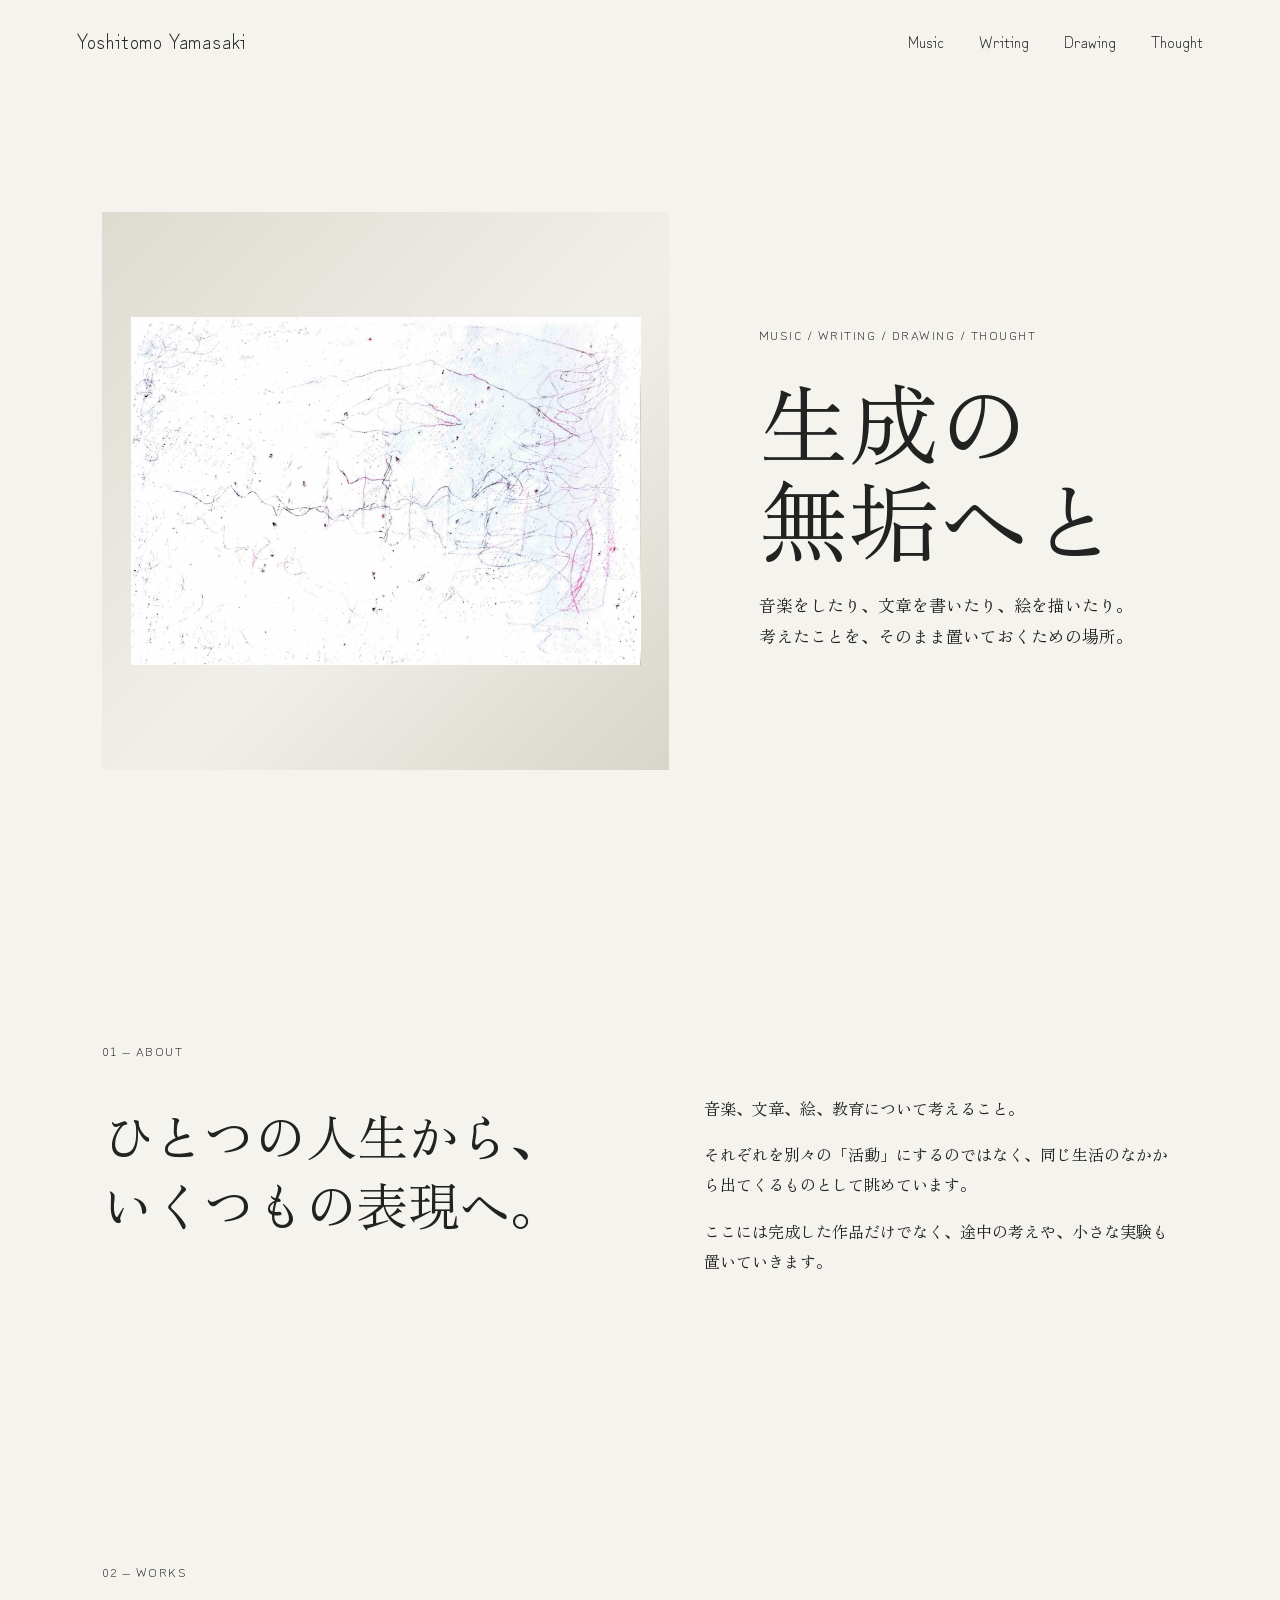
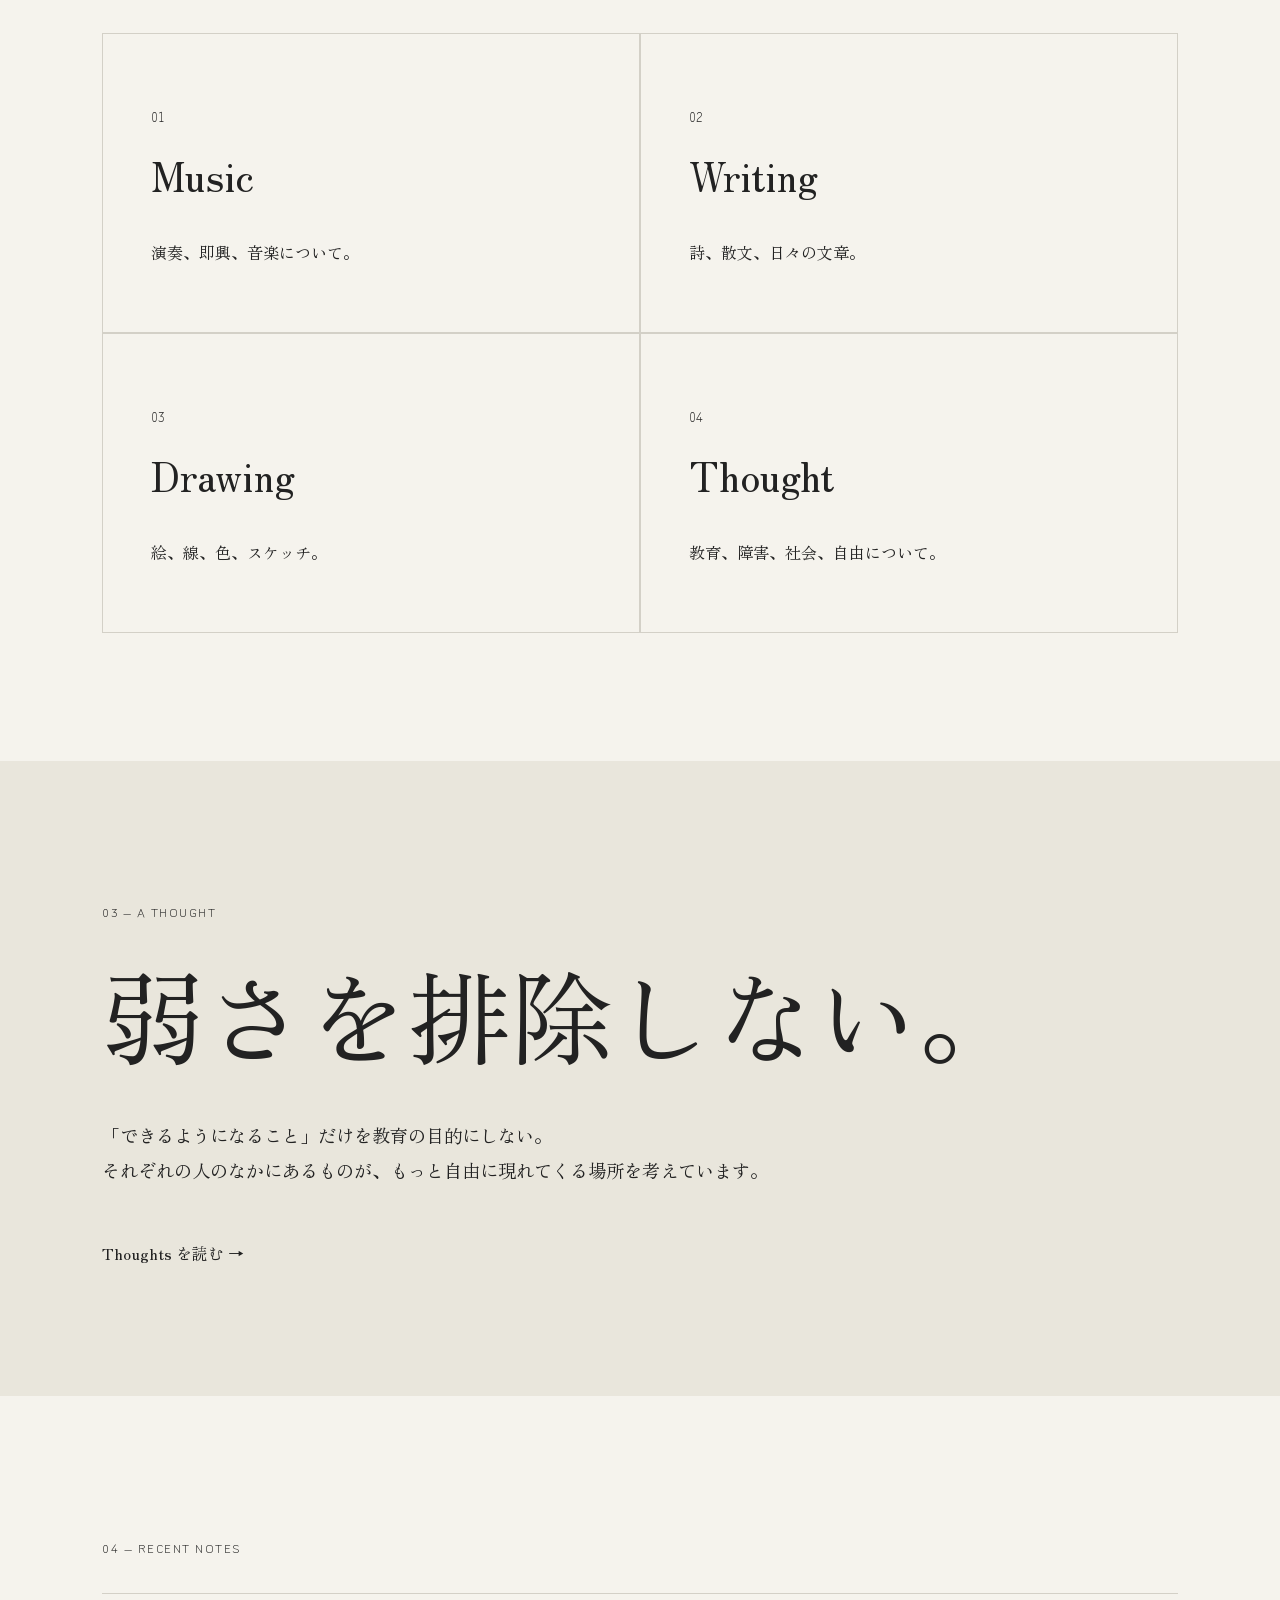
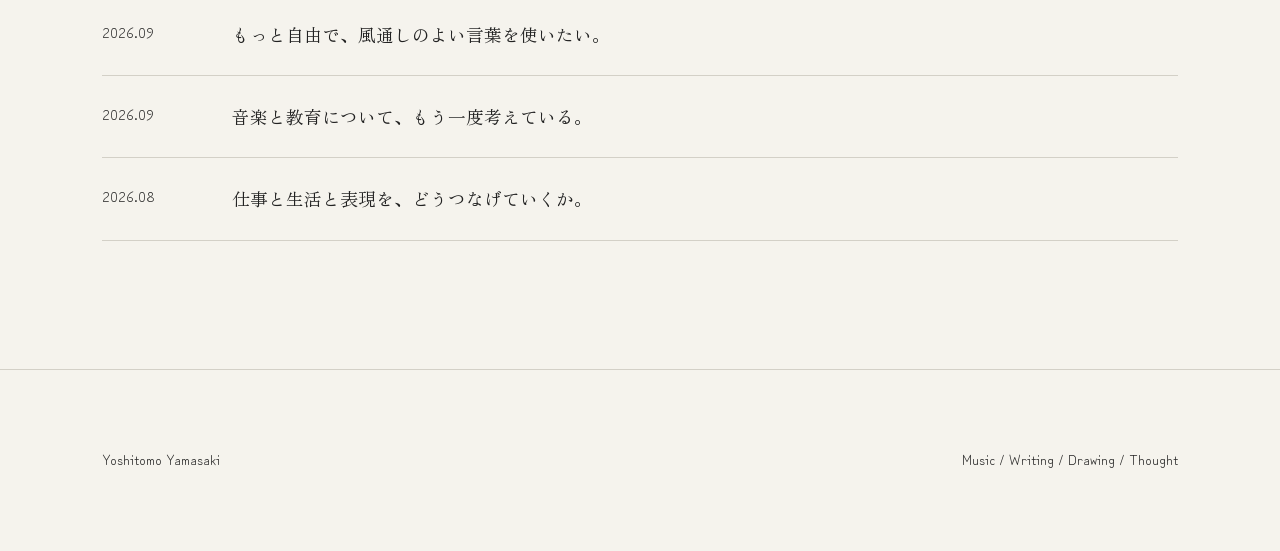
==== index.html @ 4920756f "Update index.html" ====
<!DOCTYPE html>
<html lang="ja">
<head>
  <meta charset="UTF-8">
  <meta name="viewport" content="width=device-width, initial-scale=1.0">
  <meta name="description" content="音楽、文章、絵、思考。山﨑圭智の個人サイト。">
  <title>Yoshitomo Yamasaki — Music / Writing / Drawing / Thought</title>
  <link rel="preconnect" href="https://fonts.googleapis.com">
  <link rel="preconnect" href="https://fonts.gstatic.com" crossorigin>
  <link href="https://fonts.googleapis.com/css2?family=Zen+Kurenaido&family=Zen+Old+Mincho:wght@400;500;600&display=swap" rel="stylesheet">
  <link rel="stylesheet" href="style.css">
</head>
<body>
<header class="site-header">
  <a class="site-logo" href="index.html">Yoshitomo Yamasaki</a>
  <button class="menu-toggle" aria-label="メニューを開く" aria-expanded="false">☰</button>
  <nav class="desktop-nav" aria-label="メインナビゲーション">
    <a href="music.html">Music</a>
    <a href="writing.html">Writing</a>
    <a href="drawing.html">Drawing</a>
    <a href="thought.html">Thought</a>
  </nav>
  <nav class="mobile-nav" aria-label="モバイルナビゲーション">
    <a href="music.html">Music</a>
    <a href="writing.html">Writing</a>
    <a href="drawing.html">Drawing</a>
    <a href="thought.html">Thought</a>
  </nav>
</header>

<main>
  <section class="hero">
    <div class="hero-image" role="img" aria-label="メインイメージ">
      <img src="IMG_1001.JPEG" alt="作品写真">
    </div>
    <div class="hero-copy">
      <p class="eyebrow">Music / Writing / Drawing / Thought</p>
      <h1>生成の<br>無垢へと</h1>
      <p class="hero-text">音楽をしたり、文章を書いたり、絵を描いたり。<br>考えたことを、そのまま置いておくための場所。</p>
    </div>
  </section>

  <section class="intro section">
    <p class="section-label">01 — About</p>
    <div class="intro-grid">
      <h2>ひとつの人生から、<br>いくつもの表現へ。</h2>
      <div>
        <p>音楽、文章、絵、教育について考えること。</p>
        <p>それぞれを別々の「活動」にするのではなく、同じ生活のなかから出てくるものとして眺めています。</p>
        <p>ここには完成した作品だけでなく、途中の考えや、小さな実験も置いていきます。</p>
      </div>
    </div>
  </section>

  <section class="works section">
    <p class="section-label">02 — Works</p>
    <div class="work-grid">
      <a class="work-card" href="music.html"><span>01</span><h3>Music</h3><p>演奏、即興、音楽について。</p></a>
      <a class="work-card" href="writing.html"><span>02</span><h3>Writing</h3><p>詩、散文、日々の文章。</p></a>
      <a class="work-card" href="drawing.html"><span>03</span><h3>Drawing</h3><p>絵、線、色、スケッチ。</p></a>
      <a class="work-card" href="thought.html"><span>04</span><h3>Thought</h3><p>教育、障害、社会、自由について。</p></a>
    </div>
  </section>

  <section class="thought-feature">
    <div class="section">
      <p class="section-label">03 — A thought</p>
      <blockquote>弱さを排除しない。</blockquote>
      <p class="thought-lead">「できるようになること」だけを教育の目的にしない。<br>それぞれの人のなかにあるものが、もっと自由に現れてくる場所を考えています。</p>
      <a class="text-link" href="thought.html">Thoughts を読む →</a>
    </div>
  </section>

  <section class="notes section">
    <p class="section-label">04 — Recent Notes</p>
    <div class="notes-list">
      <article><time>2026.09</time><h3>もっと自由で、風通しのよい言葉を使いたい。</h3></article>
      <article><time>2026.09</time><h3>音楽と教育について、もう一度考えている。</h3></article>
      <article><time>2026.08</time><h3>仕事と生活と表現を、どうつなげていくか。</h3></article>
    </div>
  </section>
</main>

<footer class="site-footer">
  <p>Yoshitomo Yamasaki</p>
  <p>Music / Writing / Drawing / Thought</p>
</footer>
<script src="script.js"></script>
</body>
</html>
---- style.css ----
*{box-sizing:border-box}html{scroll-behavior:smooth}body{margin:0;background:#f5f3ed;color:#222;font-family:"Zen Old Mincho",serif;line-height:1.9}a{color:inherit;text-decoration:none}.site-header{height:82px;padding:0 6vw;display:flex;align-items:center;justify-content:space-between;position:relative;background:#f5f3ed}.site-logo{font-family:"Zen Kurenaido",sans-serif;font-size:1.25rem;letter-spacing:.04em}.desktop-nav{display:flex;gap:2.2rem;font-family:"Zen Kurenaido",sans-serif}.desktop-nav a,.text-link{position:relative}.desktop-nav a:after,.text-link:after{content:"";position:absolute;left:0;right:0;bottom:-4px;height:1px;background:#222;transform:scaleX(0);transform-origin:left;transition:.25s}.desktop-nav a:hover:after,.text-link:hover:after{transform:scaleX(1)}.menu-toggle{display:none;border:0;background:none;font-size:1.7rem;cursor:pointer}.mobile-nav{display:none}.hero{min-height:calc(100vh - 82px);display:grid;grid-template-columns:1.15fr .85fr;align-items:center;padding:7vw 8vw;gap:7vw}.hero-image{min-height:62vh;background:linear-gradient(135deg,#dedbd1,#f1efe9 55%,#d8d5ca);position:relative;overflow:hidden}.hero-image img{width:90%;height:90%;object-fit:contain;position:absolute;top:5%;left:5%}.hero-copy{max-width:560px}.eyebrow,.section-label,.item-meta{font-family:"Zen Kurenaido",sans-serif;letter-spacing:.12em;text-transform:uppercase;font-size:.78rem}.hero h1{font-size:clamp(3rem,7vw,6.5rem);line-height:1.08;font-weight:400;margin:1.5rem 0}.hero-text{font-size:1.05rem}.section{padding:10vw 8vw}.intro-grid{display:grid;grid-template-columns:1fr 1fr;gap:10vw}.intro h2{font-size:clamp(2rem,4vw,4rem);font-weight:400;line-height:1.35;margin-top:1.5rem}.work-grid{display:grid;grid-template-columns:repeat(2,1fr);margin-top:3rem}.work-card{min-height:300px;padding:3rem;border:1px solid #d3d0c7;display:flex;flex-direction:column;justify-content:flex-end;transition:.3s;background:#f5f3ed}.work-card:hover{background:#ebe8df;transform:translateY(-3px)}.work-card span{font-family:"Zen Kurenaido",sans-serif;font-size:.8rem}.work-card h3{font-size:2.5rem;font-weight:400;margin:.5rem 0}.thought-feature{background:#e9e6dc}.thought-feature blockquote{font-size:clamp(3rem,8vw,8rem);line-height:1.1;font-weight:400;margin:2rem 0 3rem}.thought-lead{font-size:1.15rem}.text-link{display:inline-block;margin-top:2rem}.notes-list{margin-top:2rem}.notes-list article{display:grid;grid-template-columns:130px 1fr;border-top:1px solid #d3d0c7;padding:1.5rem 0}.notes-list article:last-child{border-bottom:1px solid #d3d0c7}.notes-list h3{font-size:1.1rem;font-weight:400;margin:0}.notes-list time{font-family:"Zen Kurenaido",sans-serif;font-size:.9rem}.site-footer{padding:4rem 8vw;display:flex;justify-content:space-between;border-top:1px solid #d3d0c7;font-family:"Zen Kurenaido",sans-serif;font-size:.85rem}.page-hero{padding:12vw 8vw 8vw;max-width:1000px}.page-hero h1{font-size:clamp(4rem,9vw,8rem);font-weight:400;line-height:1;margin:1rem 0}.page-hero>p:last-child{max-width:620px;font-size:1.1rem}.content-section{padding:0 8vw 10vw;max-width:1050px}.content-item{border-top:1px solid #d3d0c7;padding:4rem 0}.content-item:last-child{border-bottom:1px solid #d3d0c7}.content-item h2{font-size:2.3rem;font-weight:400;margin:.3rem 0 1rem}.content-item p:last-child{max-width:700px}.drawing-gallery{display:grid;grid-template-columns:repeat(2,1fr);gap:3rem}.gallery-section{padding:0 8vw 10vw}.drawing-gallery figure{margin:0}.image-placeholder{aspect-ratio:1/1;background:#e2dfd5;display:flex;align-items:center;justify-content:center;font-family:"Zen Kurenaido",sans-serif;color:#777}.drawing-gallery figcaption{padding-top:.8rem}.gallery-note{margin-top:3rem;color:#666;font-size:.9rem}@media(max-width:700px){.site-header{height:70px;padding:0 6vw}.desktop-nav{display:none}.menu-toggle{display:block;z-index:20}.mobile-nav{position:fixed;inset:70px 0 0;background:#f5f3ed;display:flex;flex-direction:column;align-items:center;justify-content:center;gap:2rem;font-size:1.5rem;opacity:0;visibility:hidden;pointer-events:none;transition:.25s;z-index:10}.mobile-nav.open{opacity:1;visibility:visible;pointer-events:auto}.hero{min-height:auto;display:flex;flex-direction:column;padding:12vw 6vw 18vw;gap:10vw}.hero-image{width:100%;min-height:58vh;order:2}.hero-copy{order:1}.hero h1{font-size:clamp(3rem,15vw,5rem)}.section{padding:18vw 6vw}.intro-grid{grid-template-columns:1fr;gap:2rem}.work-grid{grid-template-columns:1fr;margin-top:2rem}.work-card{min-height:240px;padding:2rem}.thought-feature blockquote{font-size:clamp(3rem,15vw,5rem)}.notes-list article{grid-template-columns:85px 1fr;gap:1rem}.site-footer{padding:3rem 6vw;display:block}.site-footer p{margin:.3rem 0}.page-hero{padding:22vw 6vw 14vw}.page-hero h1{font-size:clamp(4rem,18vw,6rem)}.content-section,.gallery-section{padding-left:6vw;padding-right:6vw;padding-bottom:18vw}.content-item{padding:3rem 0}.content-item h2{font-size:1.8rem}.drawing-gallery{grid-template-columns:1fr;gap:2.5rem}}
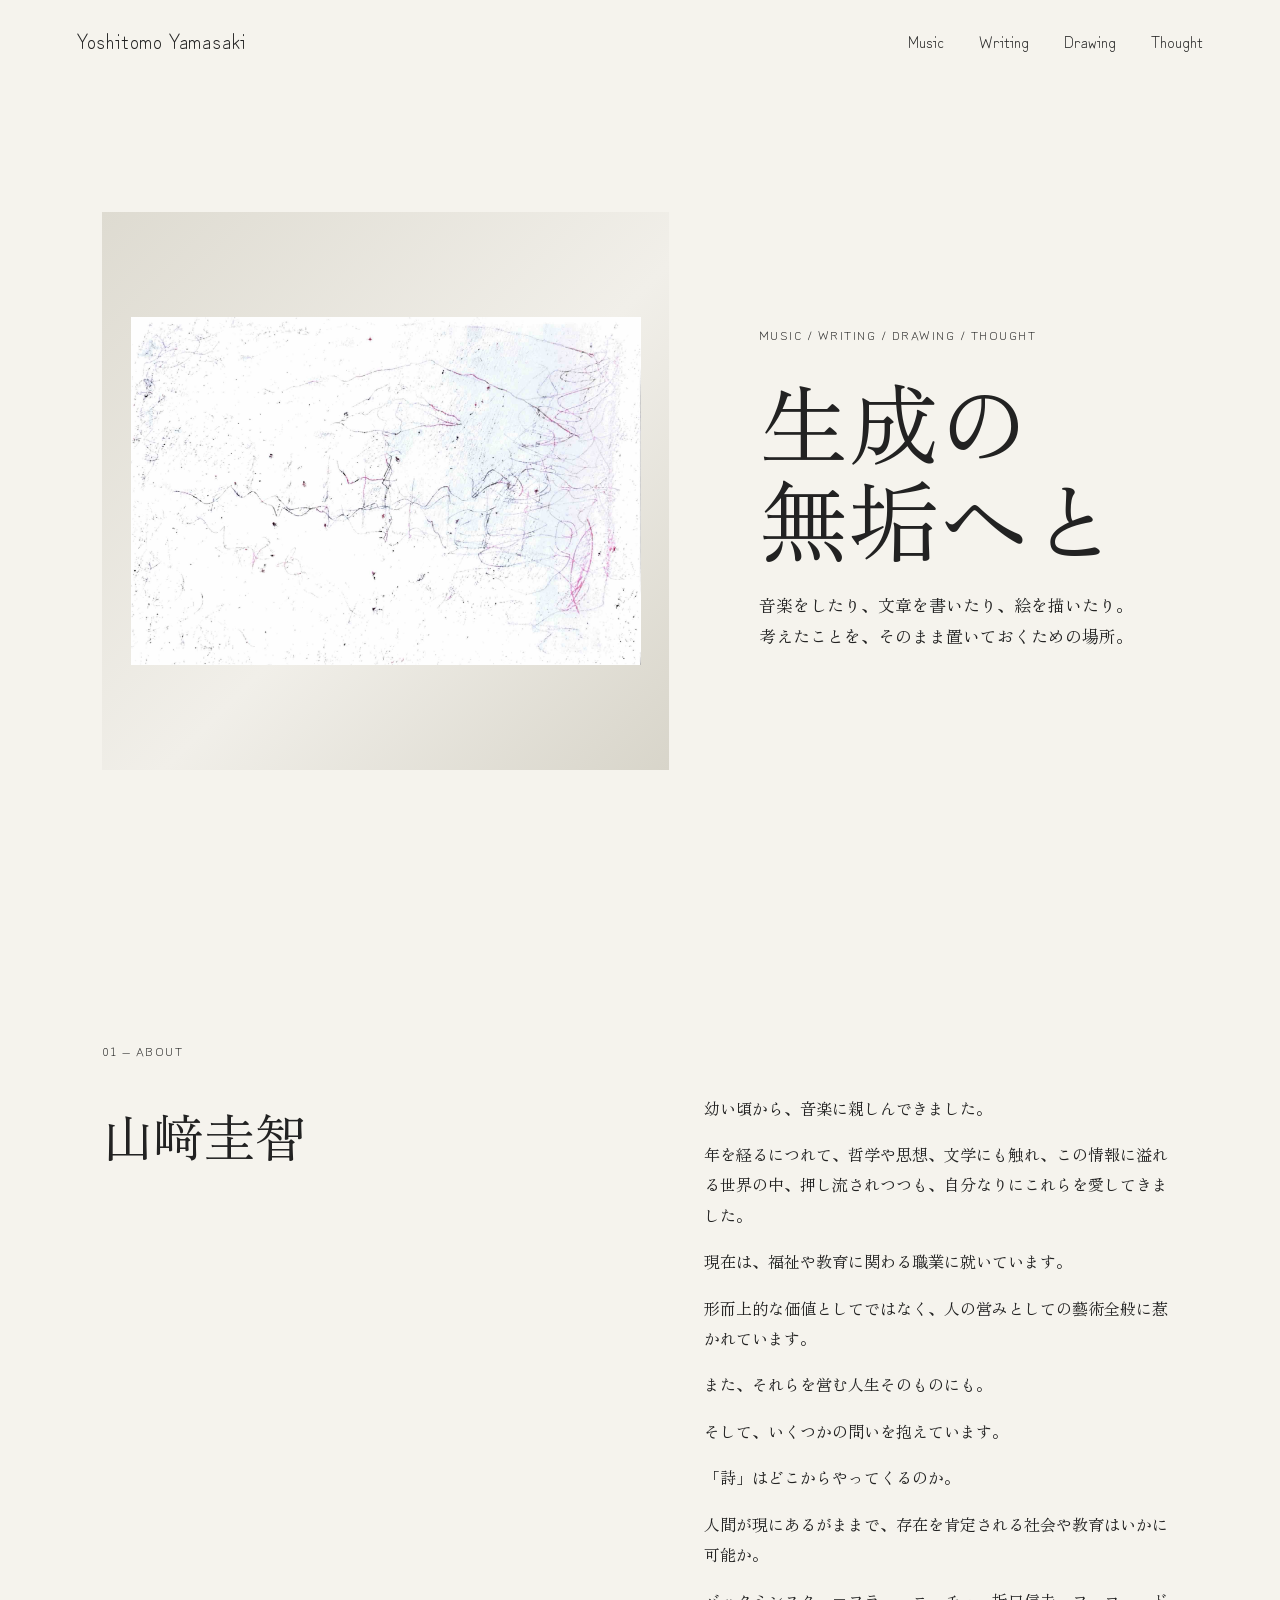
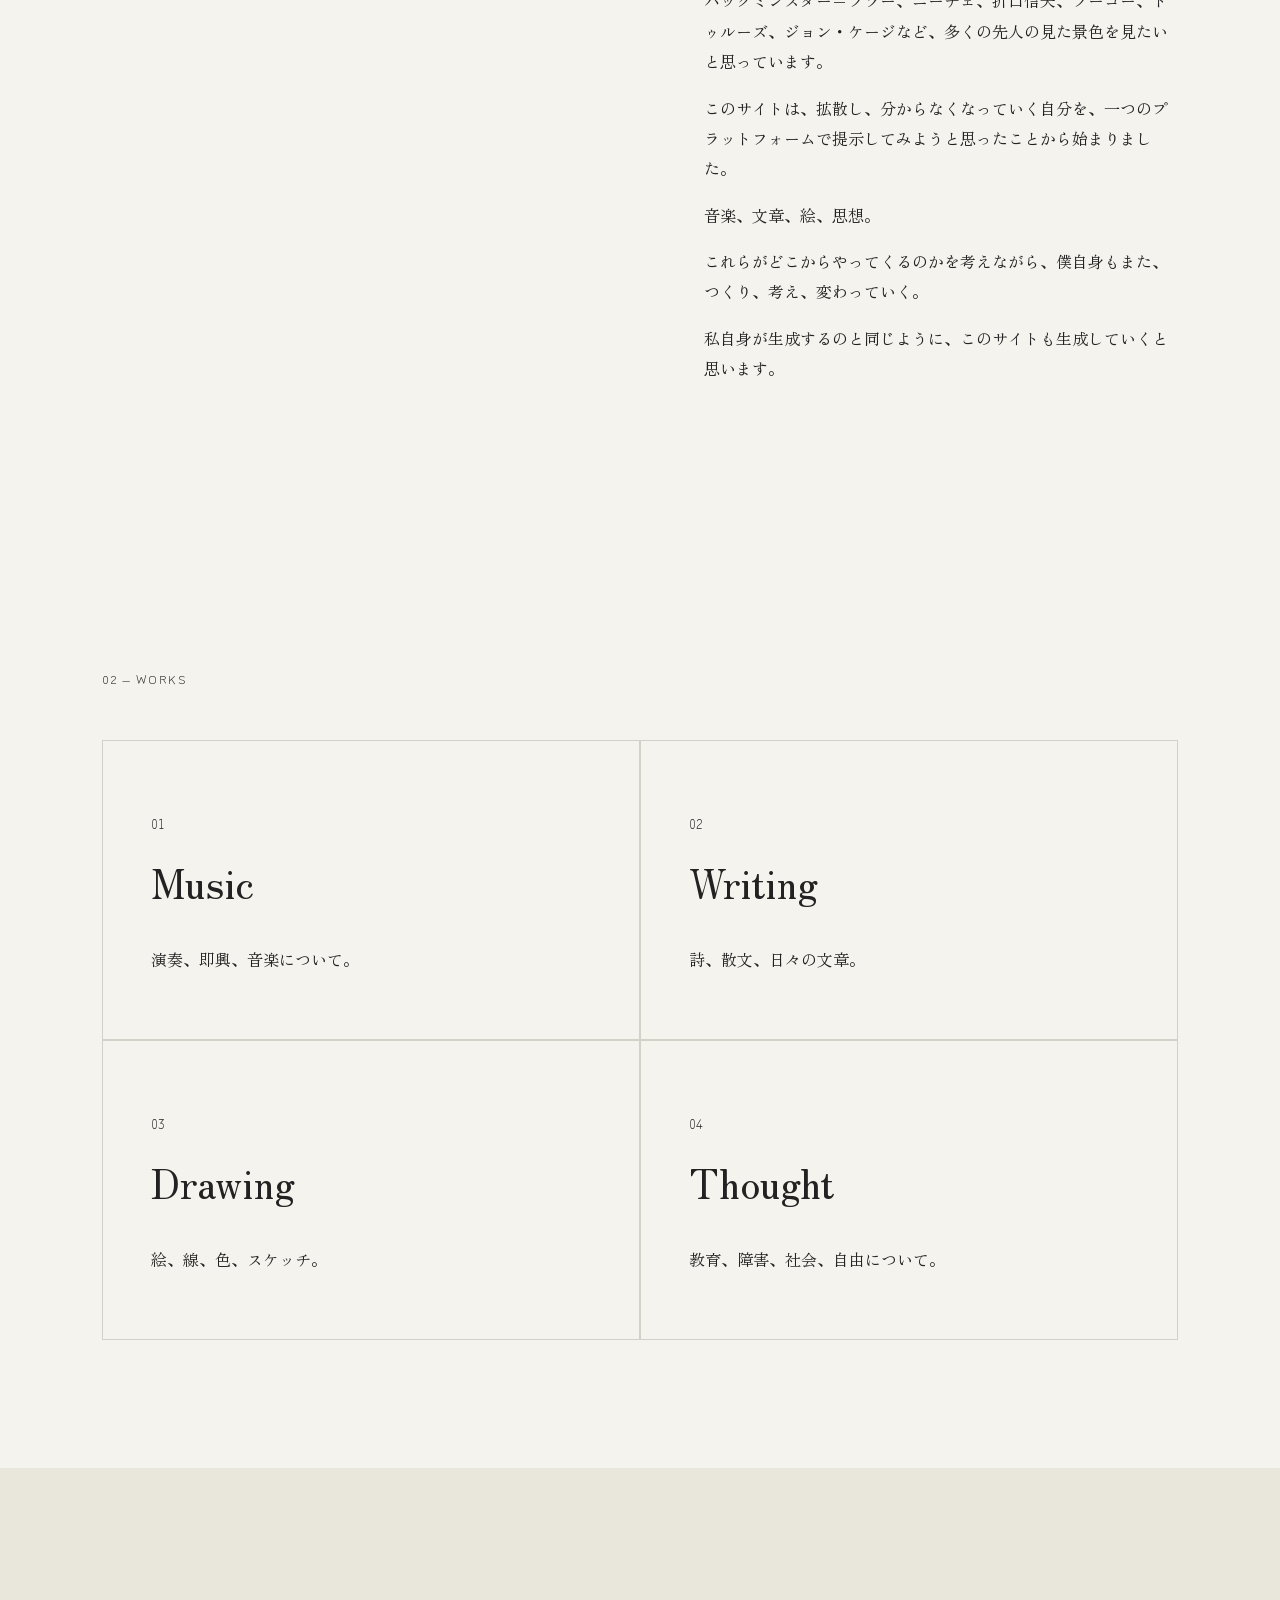
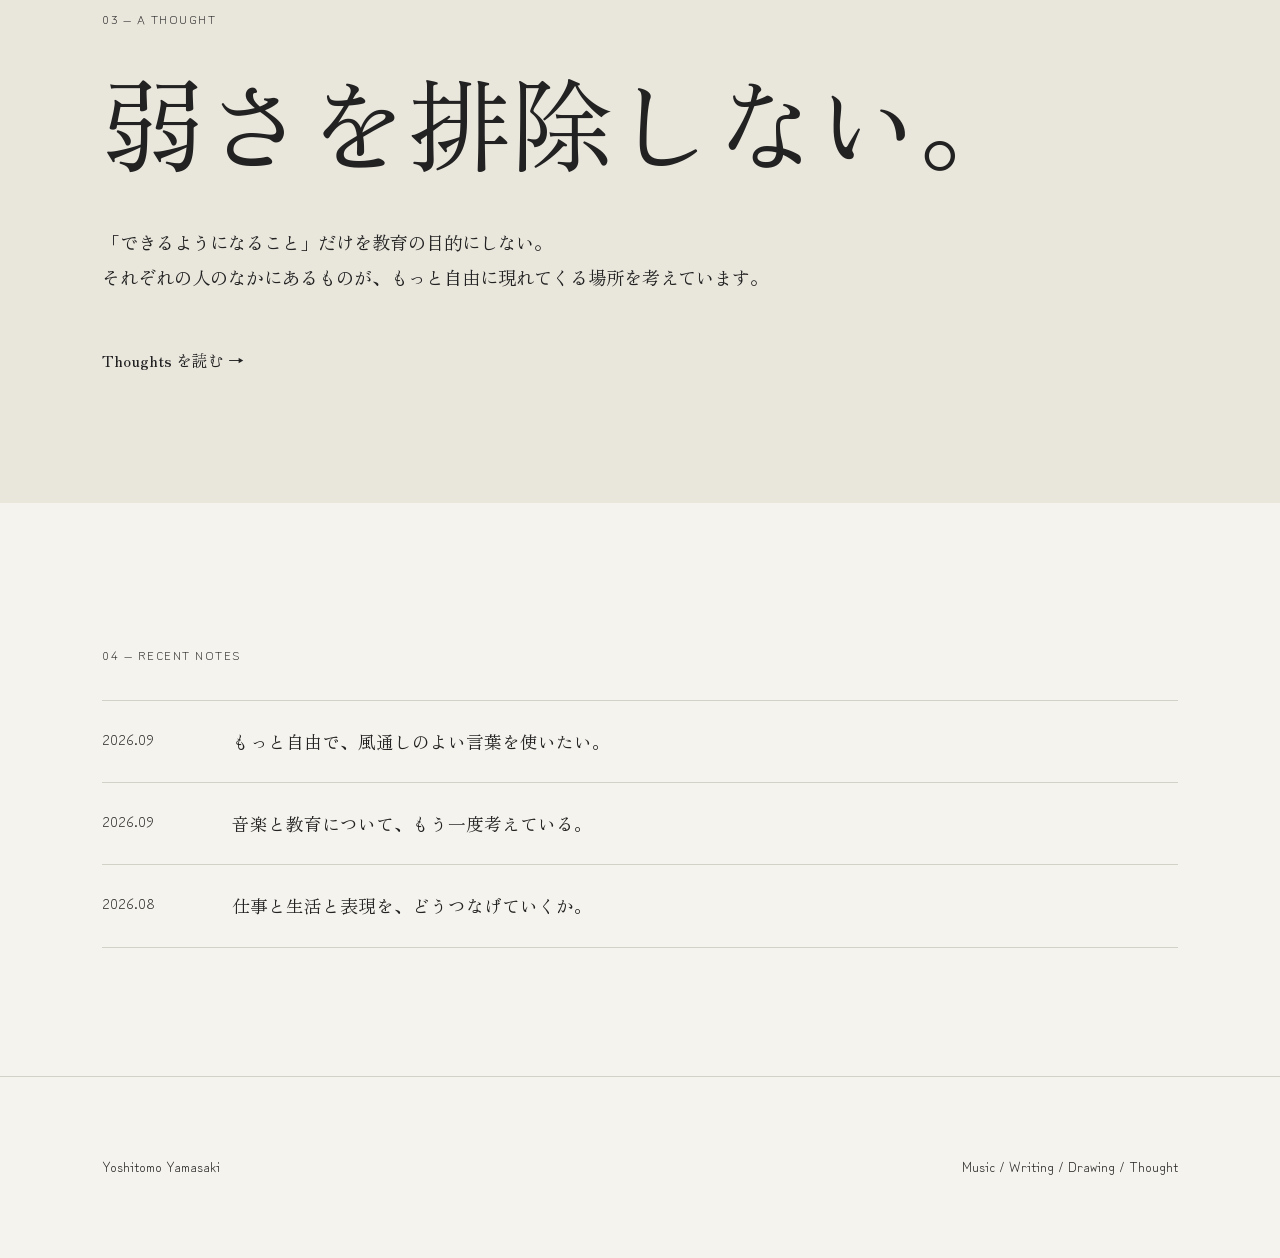
==== commit 67de2511: "Update index.html" ====
--- a/index.html
+++ b/index.html
@@ -43,11 +43,29 @@
   <section class="intro section">
     <p class="section-label">01 — About</p>
     <div class="intro-grid">
-      <h2>ひとつの人生から、<br>いくつもの表現へ。</h2>
+      <h2>山﨑圭智</h2>
       <div>
-        <p>音楽、文章、絵、教育について考えること。</p>
-        <p>それぞれを別々の「活動」にするのではなく、同じ生活のなかから出てくるものとして眺めています。</p>
-        <p>ここには完成した作品だけでなく、途中の考えや、小さな実験も置いていきます。</p>
+        <p>幼い頃から、音楽に親しんできました。</p>
+        <p>年を経るにつれて、哲学や思想、文学にも触れ、この情報に溢れる世界の中、押し流されつつも、自分なりにこれらを愛してきました。</p>
+        <p></p>
+        <p>現在は、福祉や教育に関わる職業に就いています。</p>
+        <p></p>
+        <p>形而上的な価値としてではなく、人の営みとしての藝術全般に惹かれています。</p>
+        <p>また、それらを営む人生そのものにも。</p>
+        <p></p>
+        <p>そして、いくつかの問いを抱えています。</p>
+        <p></p>
+        <p>「詩」はどこからやってくるのか。</p>
+        <p>人間が現にあるがままで、存在を肯定される社会や教育はいかに可能か。</p>
+        <p></p>
+        <p>バックミンスター＝フラー、ニーチェ、折口信夫、フーコー、ドゥルーズ、ジョン・ケージなど、多くの先人の見た景色を見たいと思っています。</p>
+        <p></p>
+        <p>このサイトは、拡散し、分からなくなっていく自分を、一つのプラットフォームで提示してみようと思ったことから始まりました。</p>
+        <p></p>
+        <p>音楽、文章、絵、思想。</p>
+        <p>これらがどこからやってくるのかを考えながら、僕自身もまた、つくり、考え、変わっていく。</p>
+        <p></p>
+        <p>私自身が生成するのと同じように、このサイトも生成していくと思います。</p>
       </div>
     </div>
   </section>
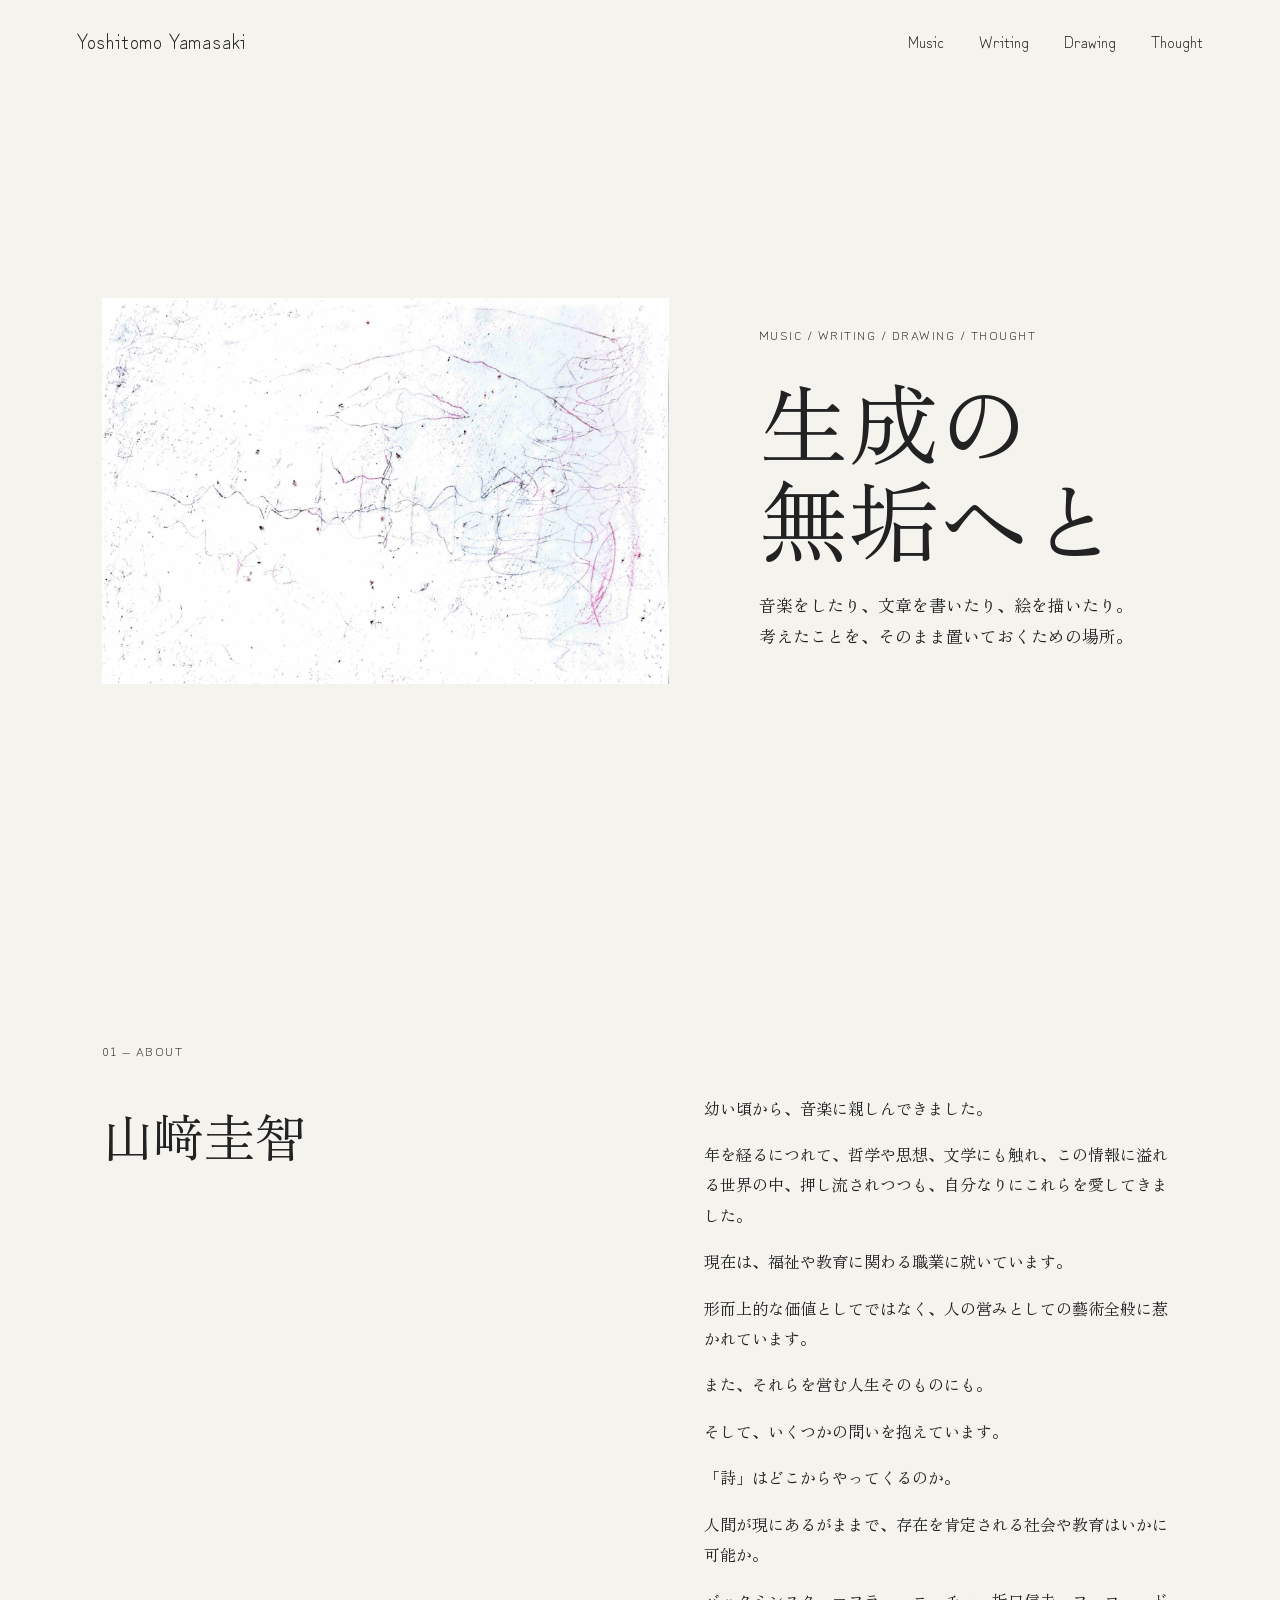
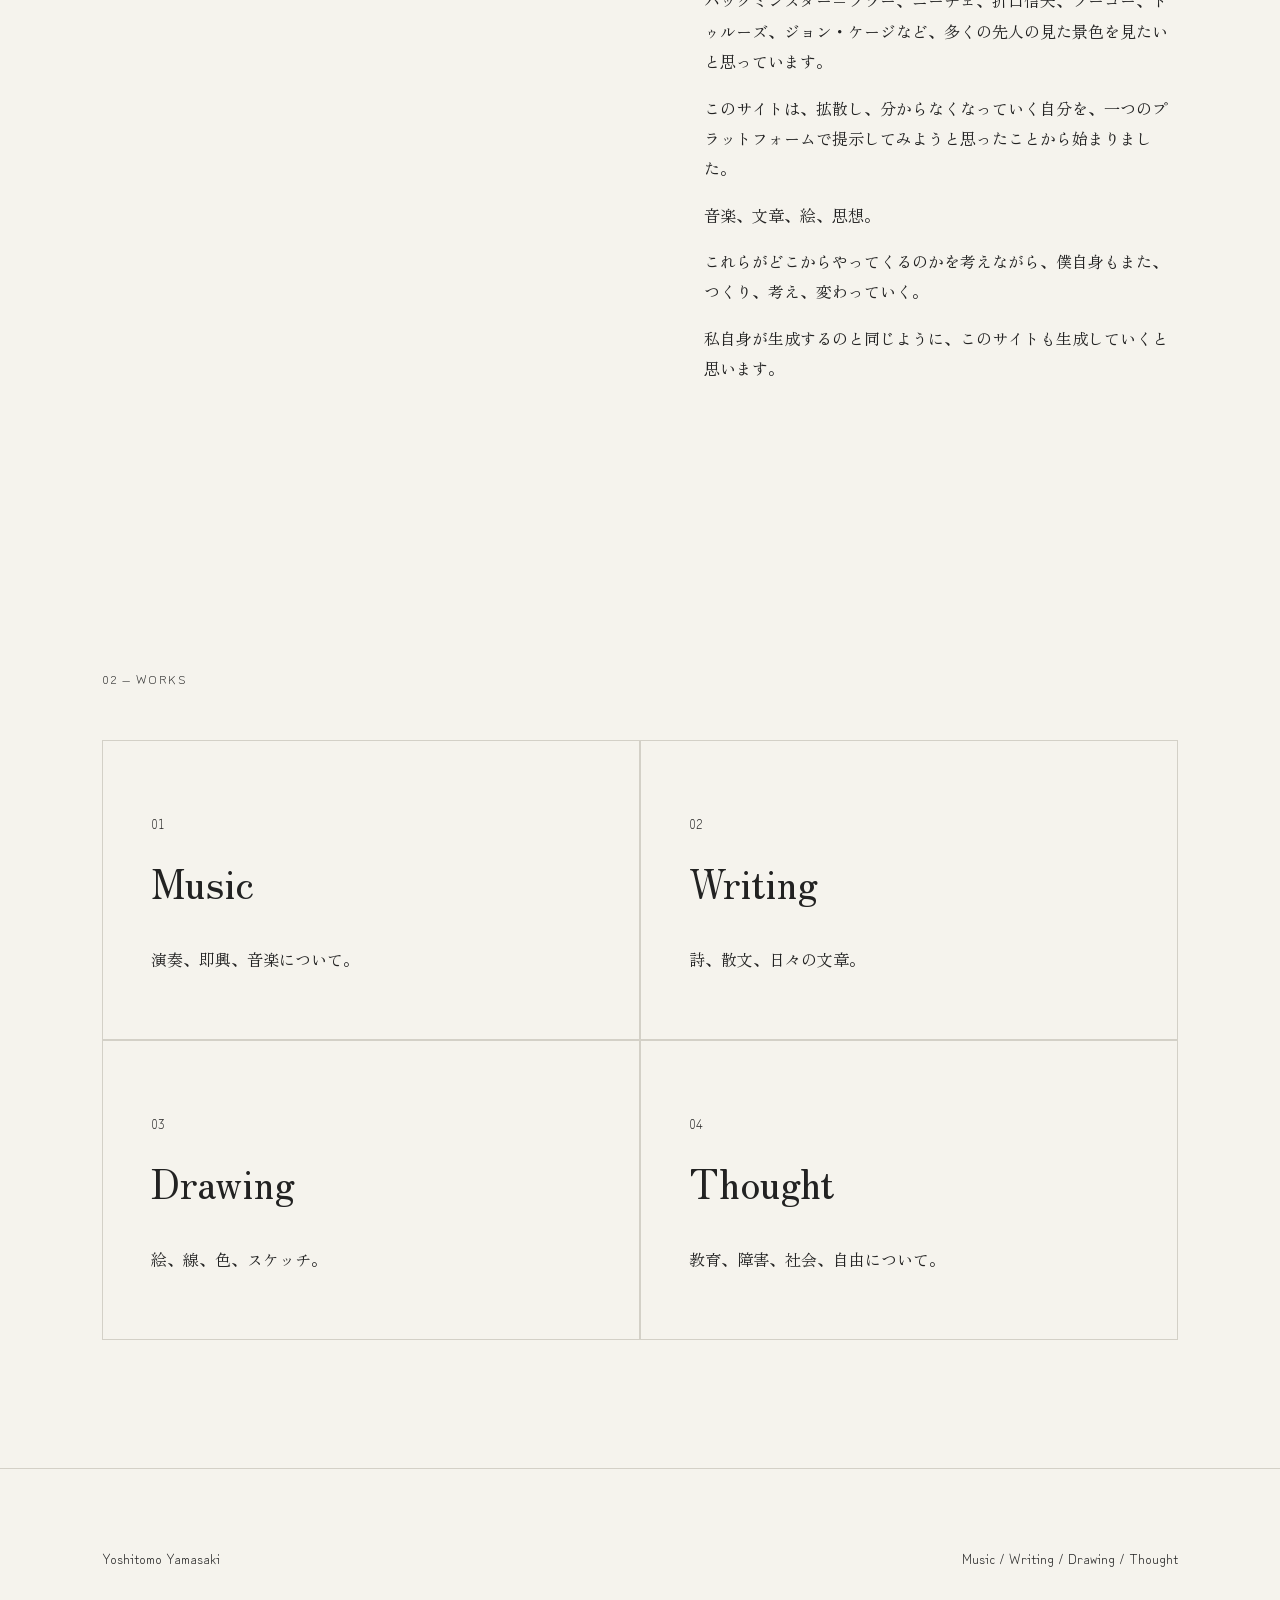
==== commit 7b094558: "Update index.html" ====
--- a/index.html
+++ b/index.html
@@ -80,25 +80,6 @@
     </div>
   </section>
 
-  <section class="thought-feature">
-    <div class="section">
-      <p class="section-label">03 — A thought</p>
-      <blockquote>弱さを排除しない。</blockquote>
-      <p class="thought-lead">「できるようになること」だけを教育の目的にしない。<br>それぞれの人のなかにあるものが、もっと自由に現れてくる場所を考えています。</p>
-      <a class="text-link" href="thought.html">Thoughts を読む →</a>
-    </div>
-  </section>
-
-  <section class="notes section">
-    <p class="section-label">04 — Recent Notes</p>
-    <div class="notes-list">
-      <article><time>2026.09</time><h3>もっと自由で、風通しのよい言葉を使いたい。</h3></article>
-      <article><time>2026.09</time><h3>音楽と教育について、もう一度考えている。</h3></article>
-      <article><time>2026.08</time><h3>仕事と生活と表現を、どうつなげていくか。</h3></article>
-    </div>
-  </section>
-</main>
-
 <footer class="site-footer">
   <p>Yoshitomo Yamasaki</p>
   <p>Music / Writing / Drawing / Thought</p>
--- a/style.css
+++ b/style.css
@@ -1 +1 @@
-*{box-sizing:border-box}html{scroll-behavior:smooth}body{margin:0;background:#f5f3ed;color:#222;font-family:"Zen Old Mincho",serif;line-height:1.9}a{color:inherit;text-decoration:none}.site-header{height:82px;padding:0 6vw;display:flex;align-items:center;justify-content:space-between;position:relative;background:#f5f3ed}.site-logo{font-family:"Zen Kurenaido",sans-serif;font-size:1.25rem;letter-spacing:.04em}.desktop-nav{display:flex;gap:2.2rem;font-family:"Zen Kurenaido",sans-serif}.desktop-nav a,.text-link{position:relative}.desktop-nav a:after,.text-link:after{content:"";position:absolute;left:0;right:0;bottom:-4px;height:1px;background:#222;transform:scaleX(0);transform-origin:left;transition:.25s}.desktop-nav a:hover:after,.text-link:hover:after{transform:scaleX(1)}.menu-toggle{display:none;border:0;background:none;font-size:1.7rem;cursor:pointer}.mobile-nav{display:none}.hero{min-height:calc(100vh - 82px);display:grid;grid-template-columns:1.15fr .85fr;align-items:center;padding:7vw 8vw;gap:7vw}.hero-image{min-height:62vh;background:linear-gradient(135deg,#dedbd1,#f1efe9 55%,#d8d5ca);position:relative;overflow:hidden}.hero-image img{width:90%;height:90%;object-fit:contain;position:absolute;top:5%;left:5%}.hero-copy{max-width:560px}.eyebrow,.section-label,.item-meta{font-family:"Zen Kurenaido",sans-serif;letter-spacing:.12em;text-transform:uppercase;font-size:.78rem}.hero h1{font-size:clamp(3rem,7vw,6.5rem);line-height:1.08;font-weight:400;margin:1.5rem 0}.hero-text{font-size:1.05rem}.section{padding:10vw 8vw}.intro-grid{display:grid;grid-template-columns:1fr 1fr;gap:10vw}.intro h2{font-size:clamp(2rem,4vw,4rem);font-weight:400;line-height:1.35;margin-top:1.5rem}.work-grid{display:grid;grid-template-columns:repeat(2,1fr);margin-top:3rem}.work-card{min-height:300px;padding:3rem;border:1px solid #d3d0c7;display:flex;flex-direction:column;justify-content:flex-end;transition:.3s;background:#f5f3ed}.work-card:hover{background:#ebe8df;transform:translateY(-3px)}.work-card span{font-family:"Zen Kurenaido",sans-serif;font-size:.8rem}.work-card h3{font-size:2.5rem;font-weight:400;margin:.5rem 0}.thought-feature{background:#e9e6dc}.thought-feature blockquote{font-size:clamp(3rem,8vw,8rem);line-height:1.1;font-weight:400;margin:2rem 0 3rem}.thought-lead{font-size:1.15rem}.text-link{display:inline-block;margin-top:2rem}.notes-list{margin-top:2rem}.notes-list article{display:grid;grid-template-columns:130px 1fr;border-top:1px solid #d3d0c7;padding:1.5rem 0}.notes-list article:last-child{border-bottom:1px solid #d3d0c7}.notes-list h3{font-size:1.1rem;font-weight:400;margin:0}.notes-list time{font-family:"Zen Kurenaido",sans-serif;font-size:.9rem}.site-footer{padding:4rem 8vw;display:flex;justify-content:space-between;border-top:1px solid #d3d0c7;font-family:"Zen Kurenaido",sans-serif;font-size:.85rem}.page-hero{padding:12vw 8vw 8vw;max-width:1000px}.page-hero h1{font-size:clamp(4rem,9vw,8rem);font-weight:400;line-height:1;margin:1rem 0}.page-hero>p:last-child{max-width:620px;font-size:1.1rem}.content-section{padding:0 8vw 10vw;max-width:1050px}.content-item{border-top:1px solid #d3d0c7;padding:4rem 0}.content-item:last-child{border-bottom:1px solid #d3d0c7}.content-item h2{font-size:2.3rem;font-weight:400;margin:.3rem 0 1rem}.content-item p:last-child{max-width:700px}.drawing-gallery{display:grid;grid-template-columns:repeat(2,1fr);gap:3rem}.gallery-section{padding:0 8vw 10vw}.drawing-gallery figure{margin:0}.image-placeholder{aspect-ratio:1/1;background:#e2dfd5;display:flex;align-items:center;justify-content:center;font-family:"Zen Kurenaido",sans-serif;color:#777}.drawing-gallery figcaption{padding-top:.8rem}.gallery-note{margin-top:3rem;color:#666;font-size:.9rem}@media(max-width:700px){.site-header{height:70px;padding:0 6vw}.desktop-nav{display:none}.menu-toggle{display:block;z-index:20}.mobile-nav{position:fixed;inset:70px 0 0;background:#f5f3ed;display:flex;flex-direction:column;align-items:center;justify-content:center;gap:2rem;font-size:1.5rem;opacity:0;visibility:hidden;pointer-events:none;transition:.25s;z-index:10}.mobile-nav.open{opacity:1;visibility:visible;pointer-events:auto}.hero{min-height:auto;display:flex;flex-direction:column;padding:12vw 6vw 18vw;gap:10vw}.hero-image{width:100%;min-height:58vh;order:2}.hero-copy{order:1}.hero h1{font-size:clamp(3rem,15vw,5rem)}.section{padding:18vw 6vw}.intro-grid{grid-template-columns:1fr;gap:2rem}.work-grid{grid-template-columns:1fr;margin-top:2rem}.work-card{min-height:240px;padding:2rem}.thought-feature blockquote{font-size:clamp(3rem,15vw,5rem)}.notes-list article{grid-template-columns:85px 1fr;gap:1rem}.site-footer{padding:3rem 6vw;display:block}.site-footer p{margin:.3rem 0}.page-hero{padding:22vw 6vw 14vw}.page-hero h1{font-size:clamp(4rem,18vw,6rem)}.content-section,.gallery-section{padding-left:6vw;padding-right:6vw;padding-bottom:18vw}.content-item{padding:3rem 0}.content-item h2{font-size:1.8rem}.drawing-gallery{grid-template-columns:1fr;gap:2.5rem}}
+*{box-sizing:border-box}html{scroll-behavior:smooth}body{margin:0;background:#f5f3ed;color:#222;font-family:"Zen Old Mincho",serif;line-height:1.9}a{color:inherit;text-decoration:none}.site-header{height:82px;padding:0 6vw;display:flex;align-items:center;justify-content:space-between;position:relative;background:#f5f3ed}.site-logo{font-family:"Zen Kurenaido",sans-serif;font-size:1.25rem;letter-spacing:.04em}.desktop-nav{display:flex;gap:2.2rem;font-family:"Zen Kurenaido",sans-serif}.desktop-nav a,.text-link{position:relative}.desktop-nav a:after,.text-link:after{content:"";position:absolute;left:0;right:0;bottom:-4px;height:1px;background:#222;transform:scaleX(0);transform-origin:left;transition:.25s}.desktop-nav a:hover:after,.text-link:hover:after{transform:scaleX(1)}.menu-toggle{display:none;border:0;background:none;font-size:1.7rem;cursor:pointer}.mobile-nav{display:none}.hero{min-height:calc(100vh - 82px);display:grid;grid-template-columns:1.15fr .85fr;align-items:center;padding:7vw 8vw;gap:7vw}.hero-image{background:linear-gradient(135deg,#dedbd1,#f1efe9 55%,#d8d5ca);position:relative;overflow:hidden}.hero-image img{display:block;width:100%;height:auto;position:relative}.hero-copy{max-width:560px}.eyebrow,.section-label,.item-meta{font-family:"Zen Kurenaido",sans-serif;letter-spacing:.12em;text-transform:uppercase;font-size:.78rem}.hero h1{font-size:clamp(3rem,7vw,6.5rem);line-height:1.08;font-weight:400;margin:1.5rem 0}.hero-text{font-size:1.05rem}.section{padding:10vw 8vw}.intro-grid{display:grid;grid-template-columns:1fr 1fr;gap:10vw}.intro h2{font-size:clamp(2rem,4vw,4rem);font-weight:400;line-height:1.35;margin-top:1.5rem}.work-grid{display:grid;grid-template-columns:repeat(2,1fr);margin-top:3rem}.work-card{min-height:300px;padding:3rem;border:1px solid #d3d0c7;display:flex;flex-direction:column;justify-content:flex-end;transition:.3s;background:#f5f3ed}.work-card:hover{background:#ebe8df;transform:translateY(-3px)}.work-card span{font-family:"Zen Kurenaido",sans-serif;font-size:.8rem}.work-card h3{font-size:2.5rem;font-weight:400;margin:.5rem 0}.thought-feature{background:#e9e6dc}.thought-feature blockquote{font-size:clamp(3rem,8vw,8rem);line-height:1.1;font-weight:400;margin:2rem 0 3rem}.thought-lead{font-size:1.15rem}.text-link{display:inline-block;margin-top:2rem}.notes-list{margin-top:2rem}.notes-list article{display:grid;grid-template-columns:130px 1fr;border-top:1px solid #d3d0c7;padding:1.5rem 0}.notes-list article:last-child{border-bottom:1px solid #d3d0c7}.notes-list h3{font-size:1.1rem;font-weight:400;margin:0}.notes-list time{font-family:"Zen Kurenaido",sans-serif;font-size:.9rem}.site-footer{padding:4rem 8vw;display:flex;justify-content:space-between;border-top:1px solid #d3d0c7;font-family:"Zen Kurenaido",sans-serif;font-size:.85rem}.page-hero{padding:12vw 8vw 8vw;max-width:1000px}.page-hero h1{font-size:clamp(4rem,9vw,8rem);font-weight:400;line-height:1;margin:1rem 0}.page-hero>p:last-child{max-width:620px;font-size:1.1rem}.content-section{padding:0 8vw 10vw;max-width:1050px}.content-item{border-top:1px solid #d3d0c7;padding:4rem 0}.content-item:last-child{border-bottom:1px solid #d3d0c7}.content-item h2{font-size:2.3rem;font-weight:400;margin:.3rem 0 1rem}.content-item p:last-child{max-width:700px}.drawing-gallery{display:grid;grid-template-columns:repeat(2,1fr);gap:3rem}.gallery-section{padding:0 8vw 10vw}.drawing-gallery figure{margin:0}.image-placeholder{aspect-ratio:1/1;background:#e2dfd5;display:flex;align-items:center;justify-content:center;font-family:"Zen Kurenaido",sans-serif;color:#777}.drawing-gallery figcaption{padding-top:.8rem}.gallery-note{margin-top:3rem;color:#666;font-size:.9rem}@media(max-width:700px){.site-header{height:70px;padding:0 6vw}.desktop-nav{display:none}.menu-toggle{display:block;z-index:20}.mobile-nav{position:fixed;inset:70px 0 0;background:#f5f3ed;display:flex;flex-direction:column;align-items:center;justify-content:center;gap:2rem;font-size:1.5rem;opacity:0;visibility:hidden;pointer-events:none;transition:.25s;z-index:10}.mobile-nav.open{opacity:1;visibility:visible;pointer-events:auto}.hero{min-height:auto;display:flex;flex-direction:column;padding:12vw 6vw 18vw;gap:10vw}.hero-image{width:100%;min-height:0;order:2}.hero-copy{order:1}.hero h1{font-size:clamp(3rem,15vw,5rem)}.section{padding:18vw 6vw}.intro-grid{grid-template-columns:1fr;gap:2rem}.work-grid{grid-template-columns:1fr;margin-top:2rem}.work-card{min-height:240px;padding:2rem}.thought-feature blockquote{font-size:clamp(3rem,15vw,5rem)}.notes-list article{grid-template-columns:85px 1fr;gap:1rem}.site-footer{padding:3rem 6vw;display:block}.site-footer p{margin:.3rem 0}.page-hero{padding:22vw 6vw 14vw}.page-hero h1{font-size:clamp(4rem,18vw,6rem)}.content-section,.gallery-section{padding-left:6vw;padding-right:6vw;padding-bottom:18vw}.content-item{padding:3rem 0}.content-item h2{font-size:1.8rem}.drawing-gallery{grid-template-columns:1fr;gap:2.5rem}}
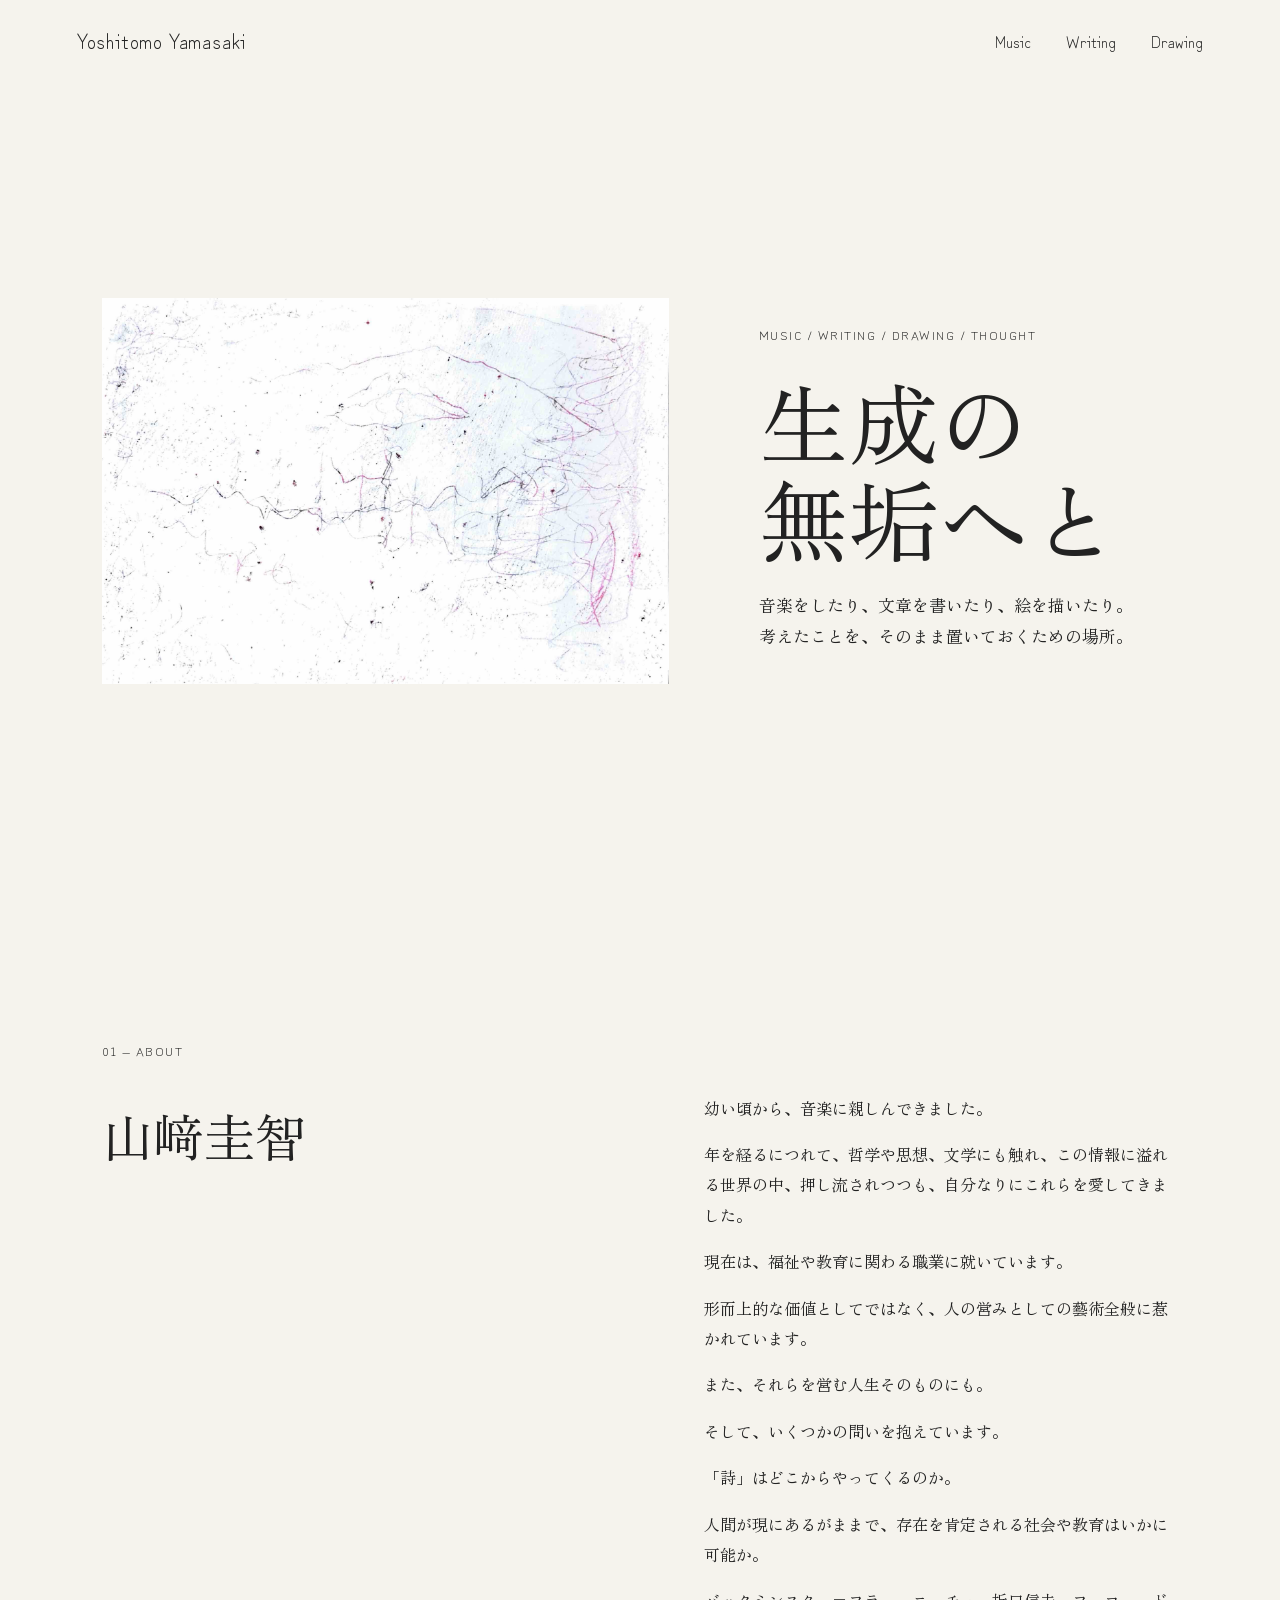
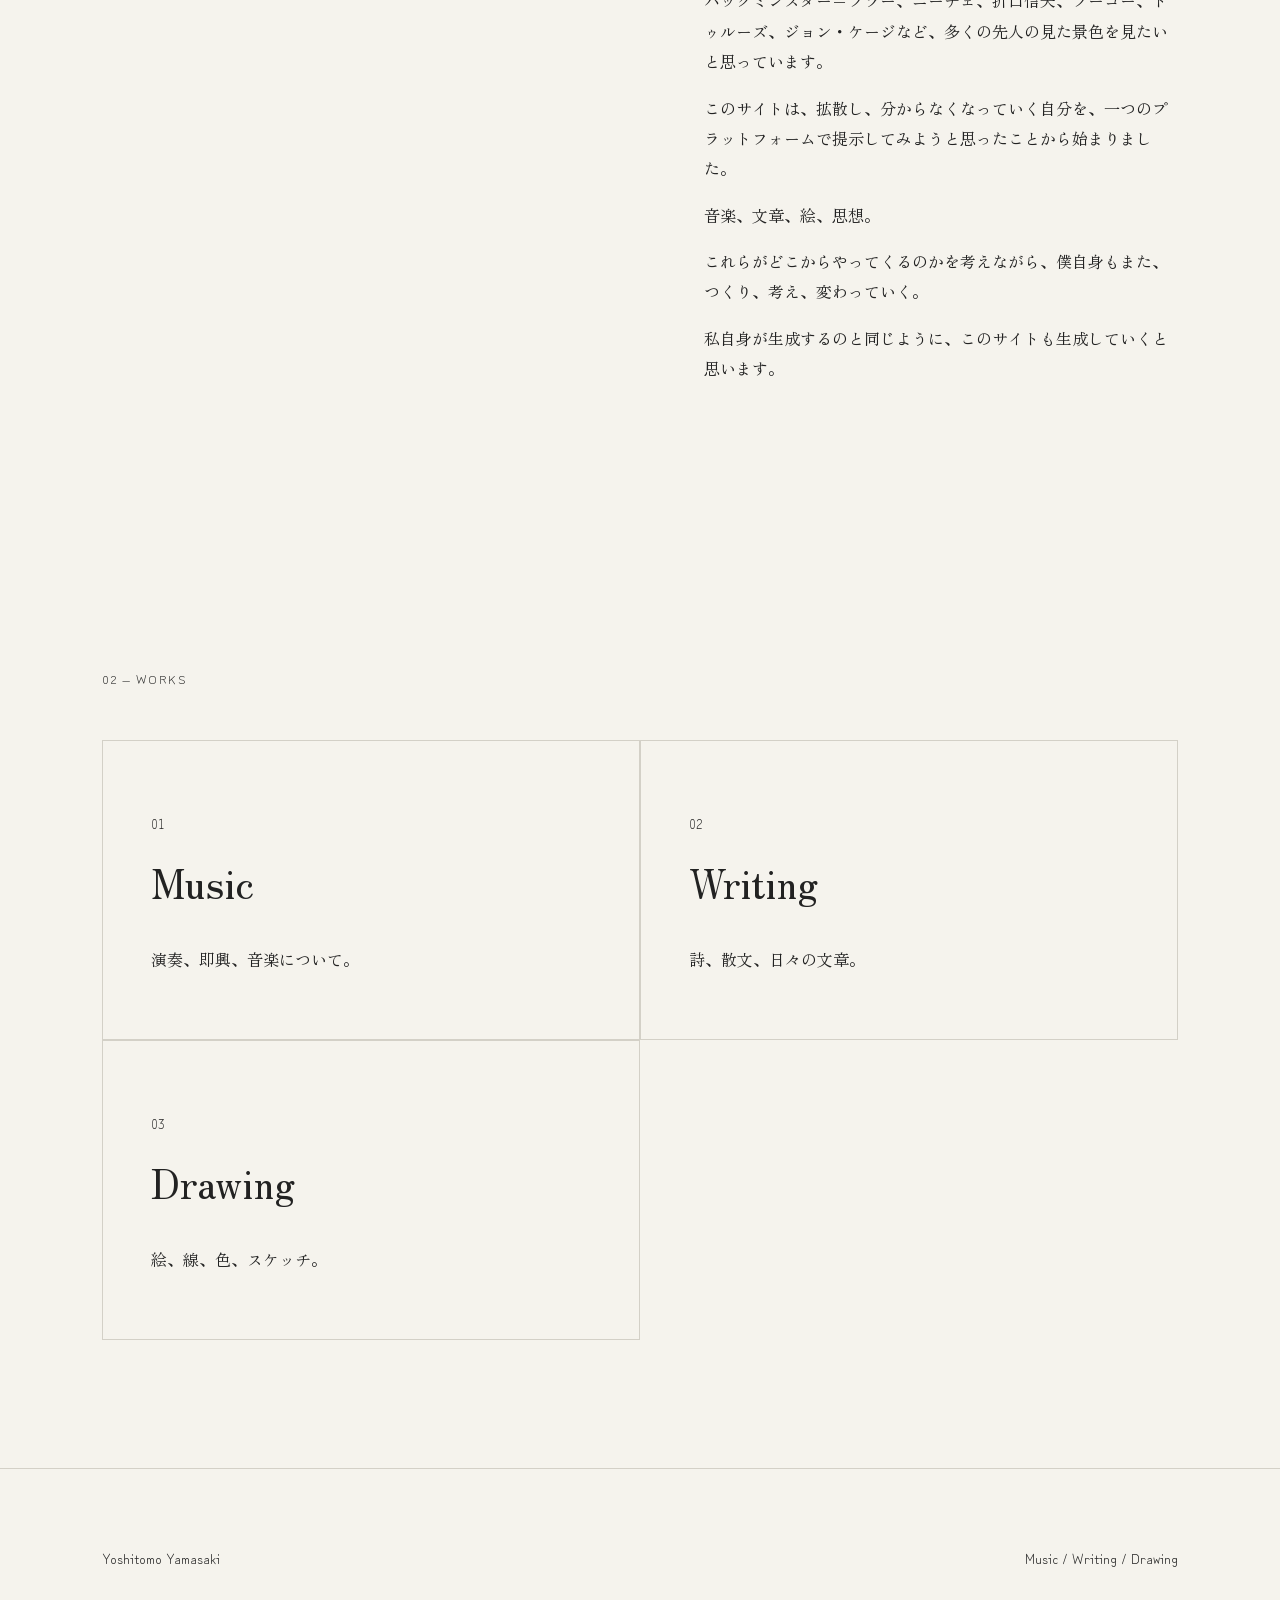
==== commit cbe8c7ed: "Update index.html" ====
--- a/index.html
+++ b/index.html
@@ -4,7 +4,7 @@
   <meta charset="UTF-8">
   <meta name="viewport" content="width=device-width, initial-scale=1.0">
   <meta name="description" content="音楽、文章、絵、思考。山﨑圭智の個人サイト。">
-  <title>Yoshitomo Yamasaki — Music / Writing / Drawing / Thought</title>
+  <title>Yoshitomo Yamasaki — Music / Writing / Drawing</title>
   <link rel="preconnect" href="https://fonts.googleapis.com">
   <link rel="preconnect" href="https://fonts.gstatic.com" crossorigin>
   <link href="https://fonts.googleapis.com/css2?family=Zen+Kurenaido&family=Zen+Old+Mincho:wght@400;500;600&display=swap" rel="stylesheet">
@@ -18,20 +18,18 @@
     <a href="music.html">Music</a>
     <a href="writing.html">Writing</a>
     <a href="drawing.html">Drawing</a>
-    <a href="thought.html">Thought</a>
   </nav>
   <nav class="mobile-nav" aria-label="モバイルナビゲーション">
     <a href="music.html">Music</a>
     <a href="writing.html">Writing</a>
     <a href="drawing.html">Drawing</a>
-    <a href="thought.html">Thought</a>
   </nav>
 </header>
 
 <main>
   <section class="hero">
     <div class="hero-image" role="img" aria-label="メインイメージ">
-      <img src="IMG_1001.JPEG" alt="作品写真">
+      <img src="images/IMG_1001.JPEG" alt="作品写真">
     </div>
     <div class="hero-copy">
       <p class="eyebrow">Music / Writing / Drawing / Thought</p>
@@ -76,13 +74,12 @@
       <a class="work-card" href="music.html"><span>01</span><h3>Music</h3><p>演奏、即興、音楽について。</p></a>
       <a class="work-card" href="writing.html"><span>02</span><h3>Writing</h3><p>詩、散文、日々の文章。</p></a>
       <a class="work-card" href="drawing.html"><span>03</span><h3>Drawing</h3><p>絵、線、色、スケッチ。</p></a>
-      <a class="work-card" href="thought.html"><span>04</span><h3>Thought</h3><p>教育、障害、社会、自由について。</p></a>
     </div>
   </section>
 
 <footer class="site-footer">
   <p>Yoshitomo Yamasaki</p>
-  <p>Music / Writing / Drawing / Thought</p>
+  <p>Music / Writing / Drawing</p>
 </footer>
 <script src="script.js"></script>
 </body>
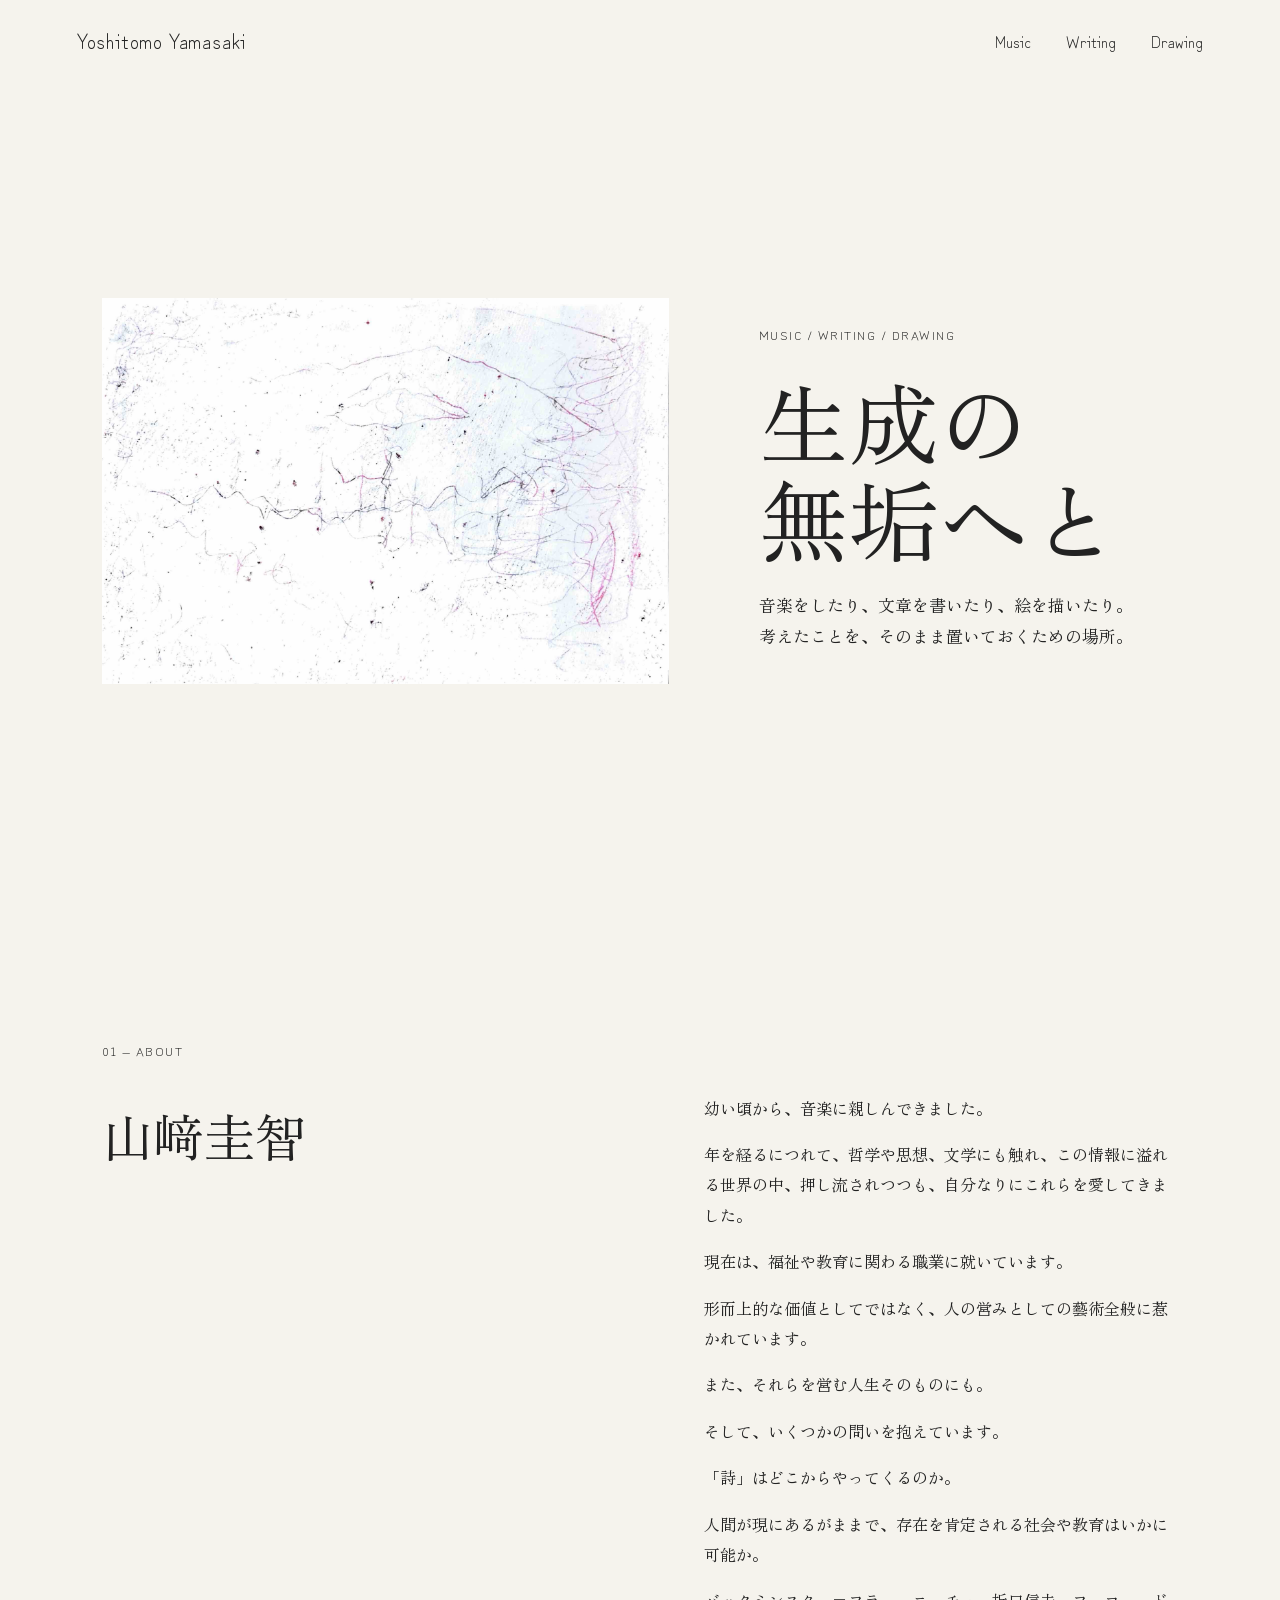
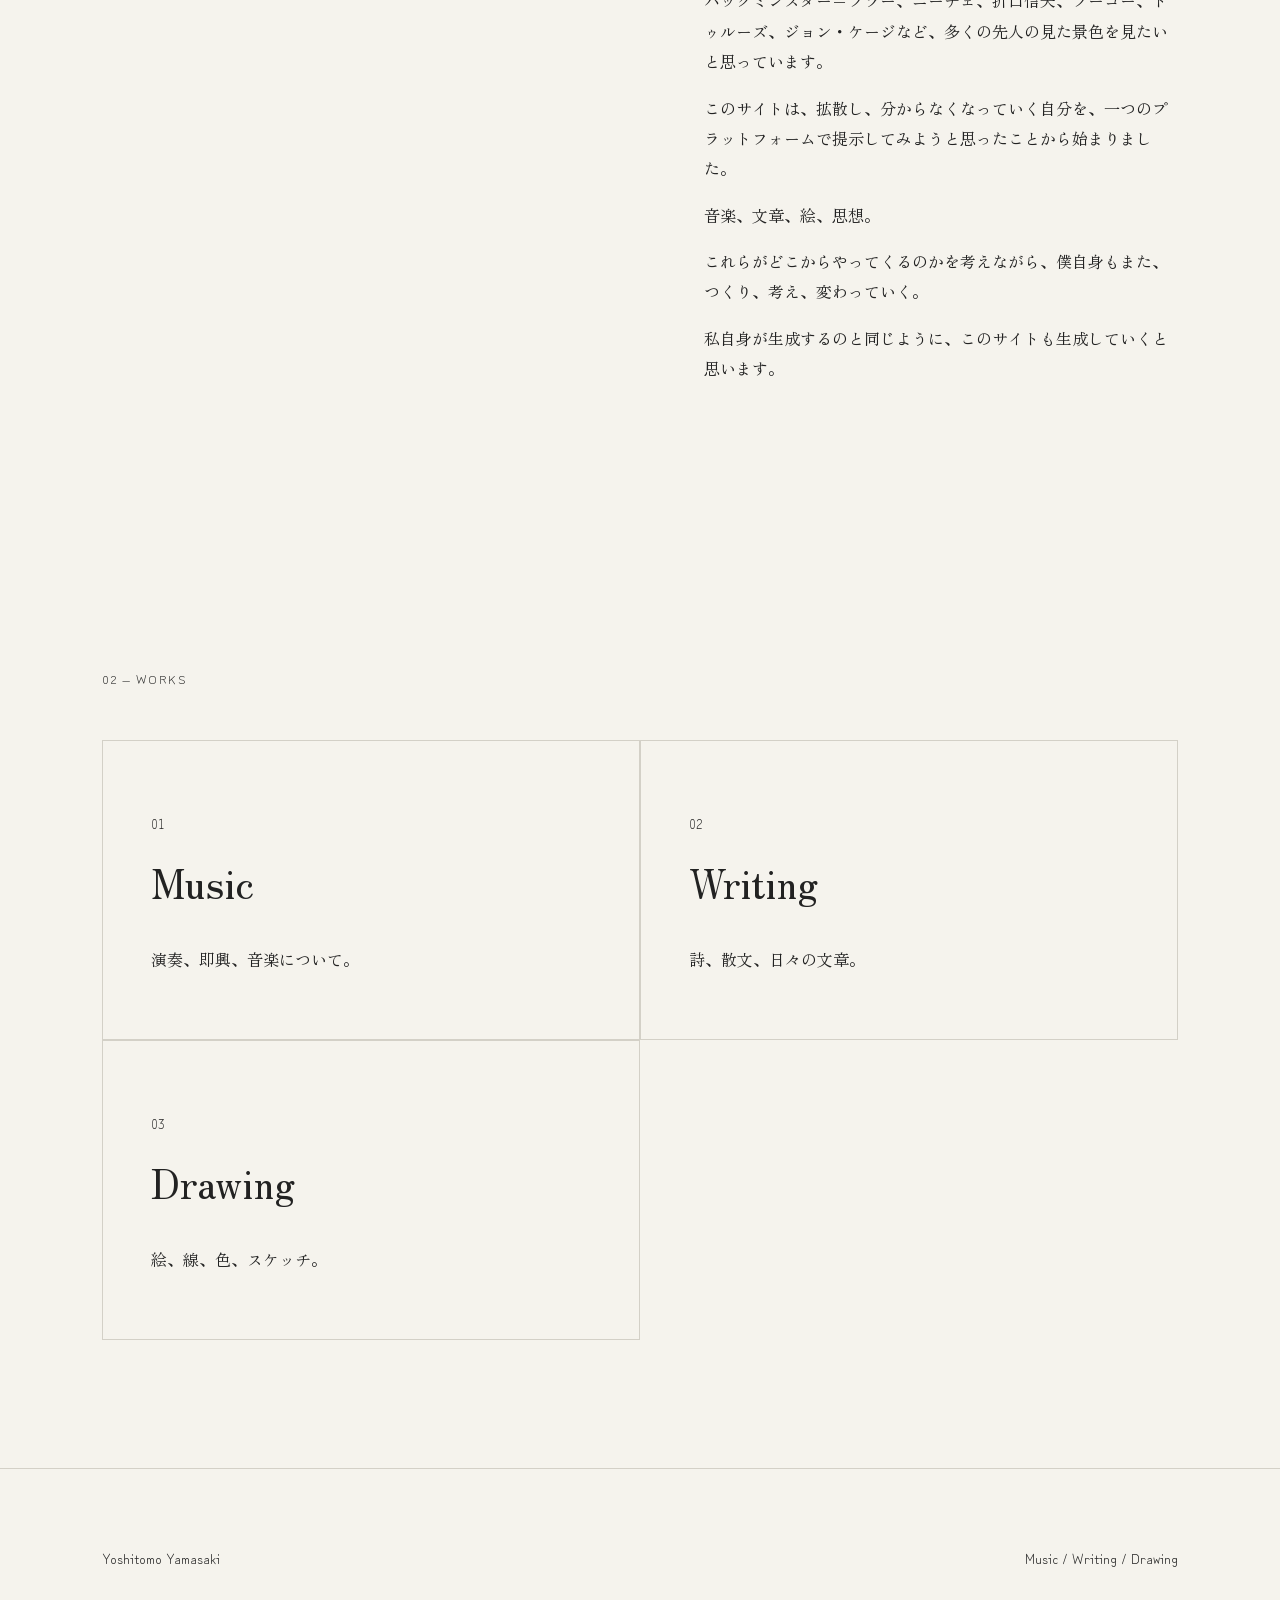
==== commit e69e5159: "Update index.html" ====
--- a/index.html
+++ b/index.html
@@ -32,7 +32,7 @@
       <img src="images/IMG_1001.JPEG" alt="作品写真">
     </div>
     <div class="hero-copy">
-      <p class="eyebrow">Music / Writing / Drawing / Thought</p>
+      <p class="eyebrow">Music / Writing / Drawing</p>
       <h1>生成の<br>無垢へと</h1>
       <p class="hero-text">音楽をしたり、文章を書いたり、絵を描いたり。<br>考えたことを、そのまま置いておくための場所。</p>
     </div>
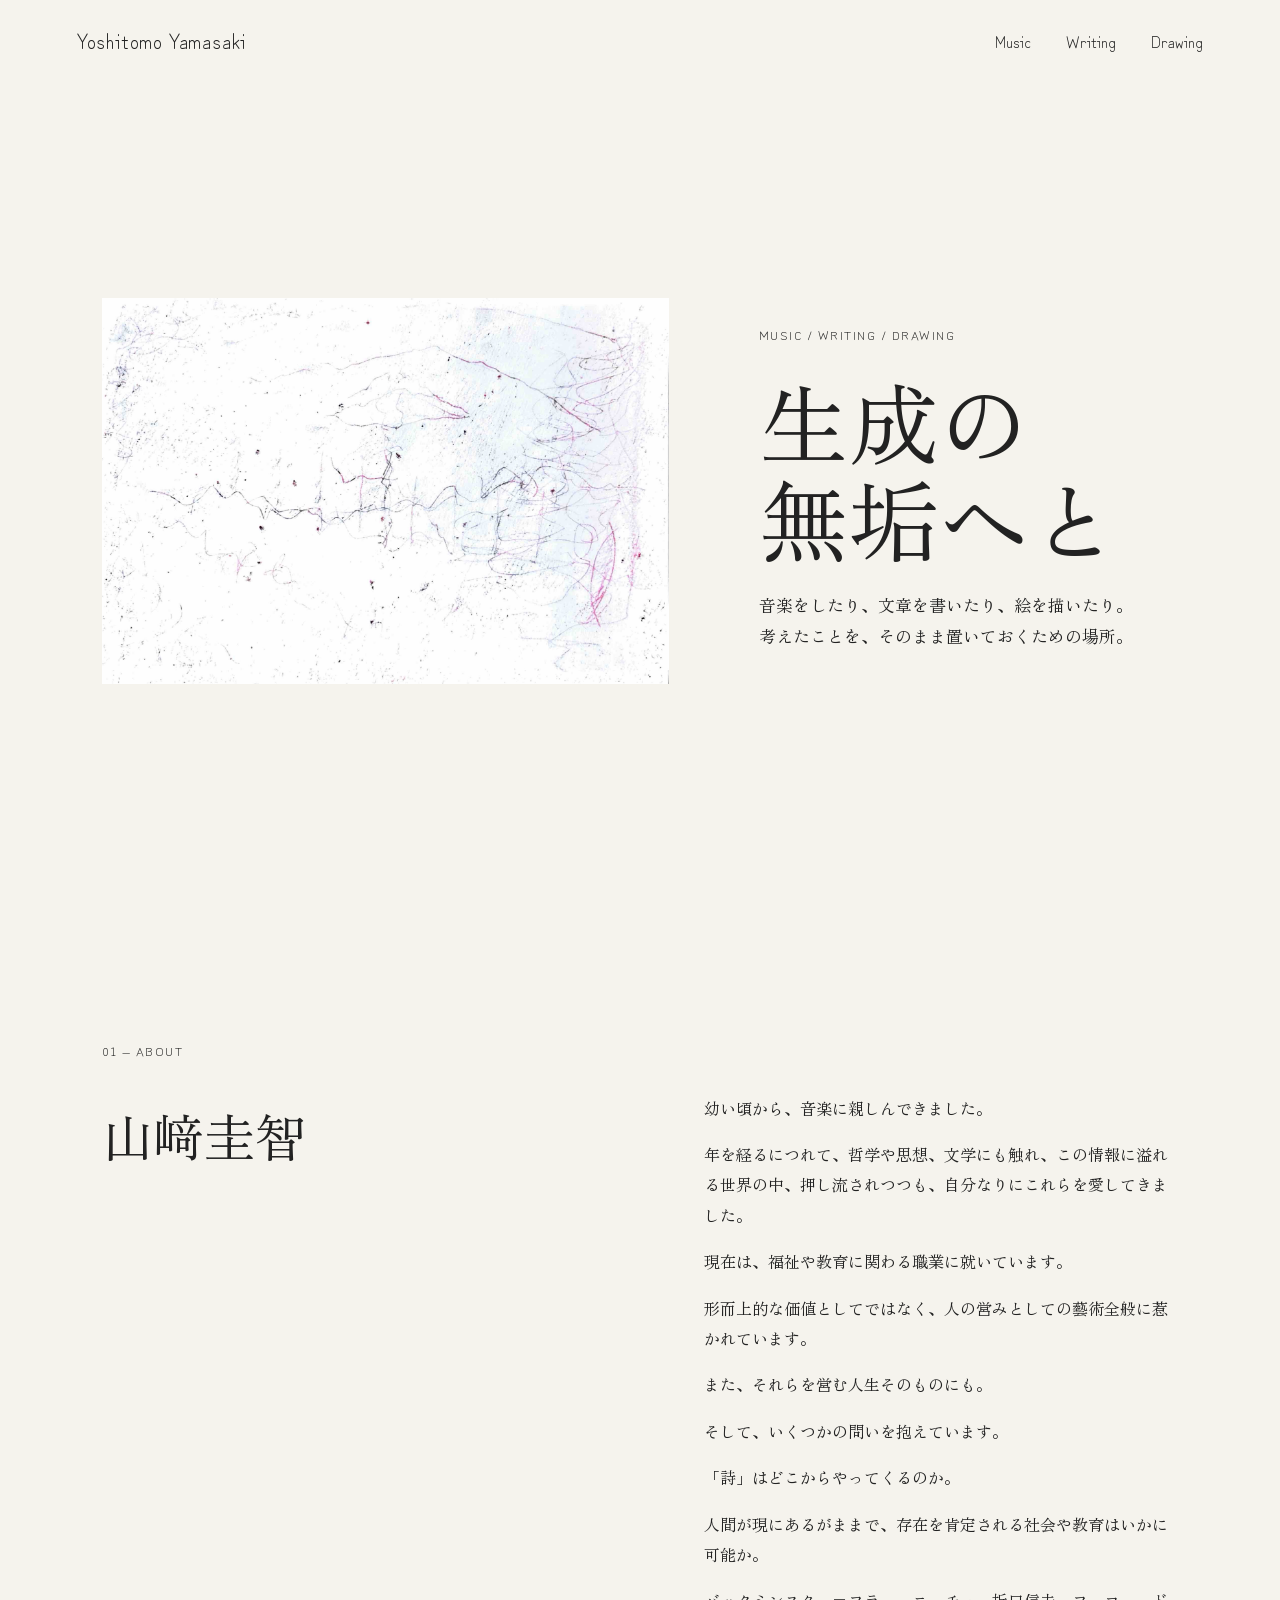
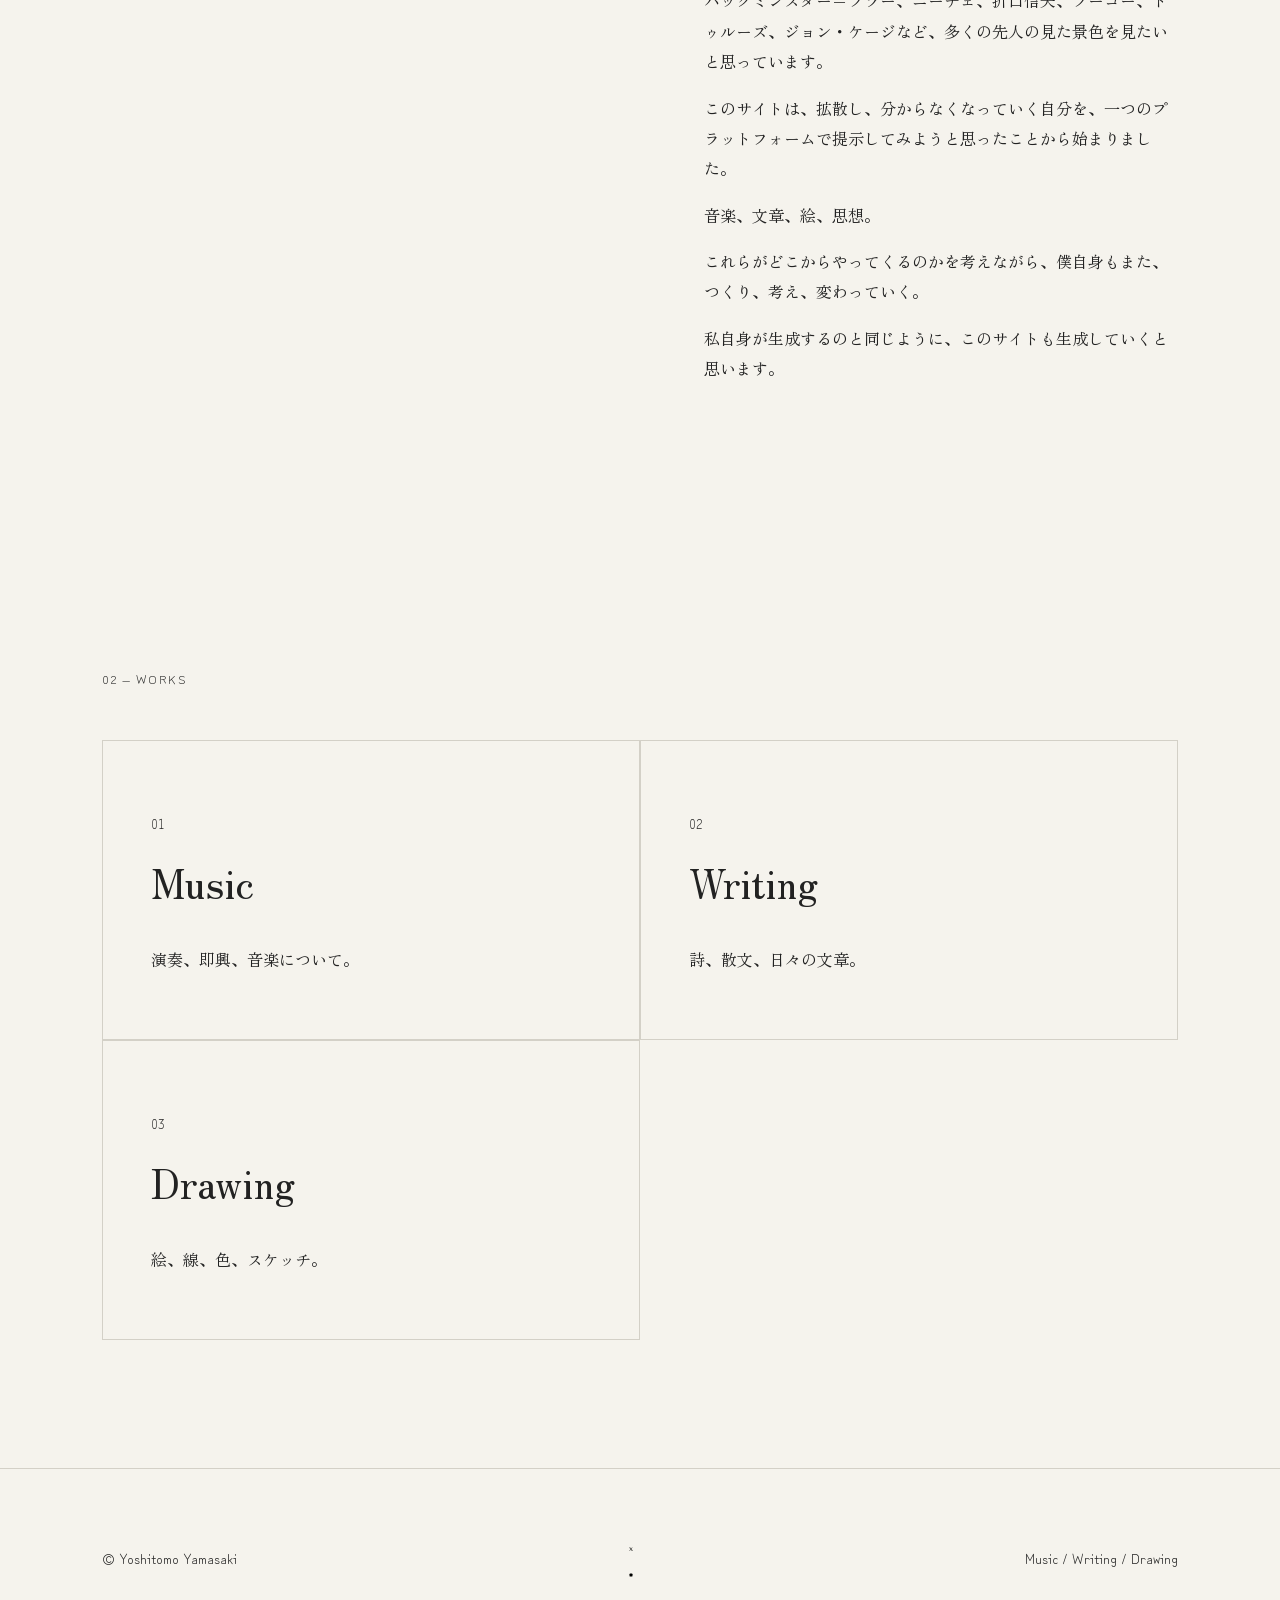
==== commit 674de0dd: "Update index.html" ====
--- a/index.html
+++ b/index.html
@@ -78,9 +78,41 @@
   </section>
 
 <footer class="site-footer">
-  <p>Yoshitomo Yamasaki</p>
+
+  <p>© Yoshitomo Yamasaki</p>
+
+  <div class="social-links">
+
+    <a
+      href="https://x.com/pfluggriff?s=11"
+      target="_blank"
+      rel="noopener noreferrer"
+      aria-label="X">
+
+      <svg viewBox="0 0 24 24" aria-hidden="true">
+        <path d="M18.244 2.25h3.308l-7.227 8.26 8.502 11.24H16.17l-5.214-6.817-5.963 6.817H1.684l7.73-8.835L1.254 2.25H8.08l4.713 6.231zm-1.161 17.52h1.833L7.084 4.126H5.117z"/>
+      </svg>
+
+    </a>
+
+    <a
+      href="https://www.instagram.com/yoshitomoyamasaki?stkn=MWdidml0ZW9vN3h2&utm_source=qr"
+      target="_blank"
+      rel="noopener noreferrer"
+      aria-label="Instagram">
+
+      <svg viewBox="0 0 24 24" aria-hidden="true">
+        <rect x="3" y="3" width="18" height="18" rx="5" ry="5"></rect>
+        <circle cx="12" cy="12" r="4"></circle>
+        <circle cx="17.5" cy="6.5" r="1"></circle>
+      </svg>
+
+    </a>
+
+  </div>
+
   <p>Music / Writing / Drawing</p>
-</footer>
-<script src="script.js"></script>
+
+</footer><script src="script.js"></script>
 </body>
 </html>
--- a/style.css
+++ b/style.css
@@ -1 +1 @@
-*{box-sizing:border-box}html{scroll-behavior:smooth}body{margin:0;background:#f5f3ed;color:#222;font-family:"Zen Old Mincho",serif;line-height:1.9}a{color:inherit;text-decoration:none}.site-header{height:82px;padding:0 6vw;display:flex;align-items:center;justify-content:space-between;position:relative;background:#f5f3ed}.site-logo{font-family:"Zen Kurenaido",sans-serif;font-size:1.25rem;letter-spacing:.04em}.desktop-nav{display:flex;gap:2.2rem;font-family:"Zen Kurenaido",sans-serif}.desktop-nav a,.text-link{position:relative}.desktop-nav a:after,.text-link:after{content:"";position:absolute;left:0;right:0;bottom:-4px;height:1px;background:#222;transform:scaleX(0);transform-origin:left;transition:.25s}.desktop-nav a:hover:after,.text-link:hover:after{transform:scaleX(1)}.menu-toggle{display:none;border:0;background:none;font-size:1.7rem;cursor:pointer}.mobile-nav{display:none}.hero{min-height:calc(100vh - 82px);display:grid;grid-template-columns:1.15fr .85fr;align-items:center;padding:7vw 8vw;gap:7vw}.hero-image{background:linear-gradient(135deg,#dedbd1,#f1efe9 55%,#d8d5ca);position:relative;overflow:hidden}.hero-image img{display:block;width:100%;height:auto;position:relative}.hero-copy{max-width:560px}.eyebrow,.section-label,.item-meta{font-family:"Zen Kurenaido",sans-serif;letter-spacing:.12em;text-transform:uppercase;font-size:.78rem}.hero h1{font-size:clamp(3rem,7vw,6.5rem);line-height:1.08;font-weight:400;margin:1.5rem 0}.hero-text{font-size:1.05rem}.section{padding:10vw 8vw}.intro-grid{display:grid;grid-template-columns:1fr 1fr;gap:10vw}.intro h2{font-size:clamp(2rem,4vw,4rem);font-weight:400;line-height:1.35;margin-top:1.5rem}.work-grid{display:grid;grid-template-columns:repeat(2,1fr);margin-top:3rem}.work-card{min-height:300px;padding:3rem;border:1px solid #d3d0c7;display:flex;flex-direction:column;justify-content:flex-end;transition:.3s;background:#f5f3ed}.work-card:hover{background:#ebe8df;transform:translateY(-3px)}.work-card span{font-family:"Zen Kurenaido",sans-serif;font-size:.8rem}.work-card h3{font-size:2.5rem;font-weight:400;margin:.5rem 0}.thought-feature{background:#e9e6dc}.thought-feature blockquote{font-size:clamp(3rem,8vw,8rem);line-height:1.1;font-weight:400;margin:2rem 0 3rem}.thought-lead{font-size:1.15rem}.text-link{display:inline-block;margin-top:2rem}.notes-list{margin-top:2rem}.notes-list article{display:grid;grid-template-columns:130px 1fr;border-top:1px solid #d3d0c7;padding:1.5rem 0}.notes-list article:last-child{border-bottom:1px solid #d3d0c7}.notes-list h3{font-size:1.1rem;font-weight:400;margin:0}.notes-list time{font-family:"Zen Kurenaido",sans-serif;font-size:.9rem}.site-footer{padding:4rem 8vw;display:flex;justify-content:space-between;border-top:1px solid #d3d0c7;font-family:"Zen Kurenaido",sans-serif;font-size:.85rem}.page-hero{padding:12vw 8vw 8vw;max-width:1000px}.page-hero h1{font-size:clamp(4rem,9vw,8rem);font-weight:400;line-height:1;margin:1rem 0}.page-hero>p:last-child{max-width:620px;font-size:1.1rem}.content-section{padding:0 8vw 10vw;max-width:1050px}.content-item{border-top:1px solid #d3d0c7;padding:4rem 0}.content-item:last-child{border-bottom:1px solid #d3d0c7}.content-item h2{font-size:2.3rem;font-weight:400;margin:.3rem 0 1rem}.content-item p:last-child{max-width:700px}.drawing-gallery{display:grid;grid-template-columns:repeat(2,1fr);gap:3rem}.gallery-section{padding:0 8vw 10vw}.drawing-gallery figure{margin:0}.image-placeholder{aspect-ratio:1/1;background:#e2dfd5;display:flex;align-items:center;justify-content:center;font-family:"Zen Kurenaido",sans-serif;color:#777}.drawing-gallery figcaption{padding-top:.8rem}.gallery-note{margin-top:3rem;color:#666;font-size:.9rem}@media(max-width:700px){.site-header{height:70px;padding:0 6vw}.desktop-nav{display:none}.menu-toggle{display:block;z-index:20}.mobile-nav{position:fixed;inset:70px 0 0;background:#f5f3ed;display:flex;flex-direction:column;align-items:center;justify-content:center;gap:2rem;font-size:1.5rem;opacity:0;visibility:hidden;pointer-events:none;transition:.25s;z-index:10}.mobile-nav.open{opacity:1;visibility:visible;pointer-events:auto}.hero{min-height:auto;display:flex;flex-direction:column;padding:12vw 6vw 18vw;gap:10vw}.hero-image{width:100%;min-height:0;order:2}.hero-copy{order:1}.hero h1{font-size:clamp(3rem,15vw,5rem)}.section{padding:18vw 6vw}.intro-grid{grid-template-columns:1fr;gap:2rem}.work-grid{grid-template-columns:1fr;margin-top:2rem}.work-card{min-height:240px;padding:2rem}.thought-feature blockquote{font-size:clamp(3rem,15vw,5rem)}.notes-list article{grid-template-columns:85px 1fr;gap:1rem}.site-footer{padding:3rem 6vw;display:block}.site-footer p{margin:.3rem 0}.page-hero{padding:22vw 6vw 14vw}.page-hero h1{font-size:clamp(4rem,18vw,6rem)}.content-section,.gallery-section{padding-left:6vw;padding-right:6vw;padding-bottom:18vw}.content-item{padding:3rem 0}.content-item h2{font-size:1.8rem}.drawing-gallery{grid-template-columns:1fr;gap:2.5rem}}
+*{box-sizing:border-box}html{scroll-behavior:smooth}body{margin:0;background:#f5f3ed;color:#222;font-family:"Zen Old Mincho",serif;line-height:1.9}a{color:inherit;text-decoration:none}.site-header{height:82px;padding:0 6vw;display:flex;align-items:center;justify-content:space-between;position:relative;background:#f5f3ed}.site-logo{font-family:"Zen Kurenaido",sans-serif;font-size:1.25rem;letter-spacing:.04em}.desktop-nav{display:flex;gap:2.2rem;font-family:"Zen Kurenaido",sans-serif}.desktop-nav a,.text-link{position:relative}.desktop-nav a:after,.text-link:after{content:"";position:absolute;left:0;right:0;bottom:-4px;height:1px;background:#222;transform:scaleX(0);transform-origin:left;transition:.25s}.desktop-nav a:hover:after,.text-link:hover:after{transform:scaleX(1)}.menu-toggle{display:none;border:0;background:none;font-size:1.7rem;cursor:pointer}.mobile-nav{display:none}.hero{min-height:calc(100vh - 82px);display:grid;grid-template-columns:1.15fr .85fr;align-items:center;padding:7vw 8vw;gap:7vw}.hero-image{background:linear-gradient(135deg,#dedbd1,#f1efe9 55%,#d8d5ca);position:relative;overflow:hidden}.hero-image img{display:block;width:100%;height:auto;position:relative}.hero-copy{max-width:560px}.eyebrow,.section-label,.item-meta{font-family:"Zen Kurenaido",sans-serif;letter-spacing:.12em;text-transform:uppercase;font-size:.78rem}.hero h1{font-size:clamp(3rem,7vw,6.5rem);line-height:1.08;font-weight:400;margin:1.5rem 0}.hero-text{font-size:1.05rem}.section{padding:10vw 8vw}.intro-grid{display:grid;grid-template-columns:1fr 1fr;gap:10vw}.intro h2{font-size:clamp(2rem,4vw,4rem);font-weight:400;line-height:1.35;margin-top:1.5rem}.work-grid{display:grid;grid-template-columns:repeat(2,1fr);margin-top:3rem}.work-card{min-height:300px;padding:3rem;border:1px solid #d3d0c7;display:flex;flex-direction:column;justify-content:flex-end;transition:.3s;background:#f5f3ed}.work-card:hover{background:#ebe8df;transform:translateY(-3px)}.work-card span{font-family:"Zen Kurenaido",sans-serif;font-size:.8rem}.work-card h3{font-size:2.5rem;font-weight:400;margin:.5rem 0}.thought-feature{background:#e9e6dc}.thought-feature blockquote{font-size:clamp(3rem,8vw,8rem);line-height:1.1;font-weight:400;margin:2rem 0 3rem}.thought-lead{font-size:1.15rem}.text-link{display:inline-block;margin-top:2rem}.notes-list{margin-top:2rem}.notes-list article{display:grid;grid-template-columns:130px 1fr;border-top:1px solid #d3d0c7;padding:1.5rem 0}.notes-list article:last-child{border-bottom:1px solid #d3d0c7}.notes-list h3{font-size:1.1rem;font-weight:400;margin:0}.notes-list time{font-family:"Zen Kurenaido",sans-serif;font-size:.9rem}.site-footer{padding:4rem 8vw;display:flex;justify-content:space-between;border-top:1px solid #d3d0c7;font-family:"Zen Kurenaido",sans-serif;font-size:.85rem}.page-hero{padding:12vw 8vw 8vw;max-width:1000px}.page-hero h1{font-size:clamp(4rem,9vw,8rem);font-weight:400;line-height:1;margin:1rem 0}.page-hero>p:last-child{max-width:620px;font-size:1.1rem}.content-section{padding:0 8vw 10vw;max-width:1050px}.content-item{border-top:1px solid #d3d0c7;padding:4rem 0}.content-item:last-child{border-bottom:1px solid #d3d0c7}.content-item h2{font-size:2.3rem;font-weight:400;margin:.3rem 0 1rem}.content-item p:last-child{max-width:700px}.drawing-gallery{display:grid;grid-template-columns:repeat(2,1fr);gap:3rem}.gallery-section{padding:0 8vw 10vw}.drawing-gallery figure{margin:0}.image-placeholder{aspect-ratio:1/1;background:#e2dfd5;display:flex;align-items:center;justify-content:center;font-family:"Zen Kurenaido",sans-serif;color:#777}.drawing-gallery figcaption{padding-top:.8rem}.gallery-note{margin-top:3rem;color:#666;font-size:.9rem}@media(max-width:700px){.site-header{height:70px;padding:0 6vw}.desktop-nav{display:none}.menu-toggle{display:block;z-index:20}.mobile-nav{position:fixed;inset:70px 0 0;background:#f5f3ed;display:flex;flex-direction:column;align-items:center;justify-content:center;gap:2rem;font-size:1.5rem;opacity:0;visibility:hidden;pointer-events:none;transition:.25s;z-index:10}.mobile-nav.open{opacity:1;visibility:visible;pointer-events:auto}.hero{min-height:auto;display:flex;flex-direction:column;padding:12vw 6vw 18vw;gap:10vw}.hero-image{width:100%;min-height:0;order:2}.hero-copy{order:1}.hero h1{font-size:clamp(3rem,15vw,5rem)}.section{padding:18vw 6vw}.intro-grid{grid-template-columns:1fr;gap:2rem}.work-grid{grid-template-columns:1fr;margin-top:2rem}.work-card{min-height:240px;padding:2rem}.thought-feature blockquote{font-size:clamp(3rem,15vw,5rem)}.notes-list article{grid-template-columns:85px 1fr;gap:1rem}.site-footer{padding:3rem 6vw;display:block}.site-footer p{margin:.3rem 0}.page-hero{padding:22vw 6vw 14vw}.page-hero h1{font-size:clamp(4rem,18vw,6rem)}.content-section,.gallery-section{padding-left:6vw;padding-right:6vw;padding-bottom:18vw}.content-item{padding:3rem 0}.content-item h2{font-size:1.8rem}.drawing-gallery{grid-template-columns:1fr;gap:2.5rem}}.music-grid{display:grid;grid-template-columns:repeat(2,1fr);gap:3rem;margin-top:3rem}.music-card{border:1px solid #d3d0c7;background:#f5f3ed;transition:.3s}.music-card:hover{background:#ebe8df;transform:translateY(-3px)}.music-card-image{display:flex;align-items:center;justify-content:center;background:#e2dfd5;padding:8%}.music-card-image img{display:block;width:100%;height:auto;object-fit:contain}.music-card-info{padding:2rem}.music-card-info h3{font-size:2rem;font-weight:400;margin:.5rem 0 1rem}.music-card-info p{max-width:600px}@media(max-width:700px){.music-grid{grid-template-columns:1fr;gap:2rem}.music-card-info{padding:1.5rem}.music-card-info h3{font-size:1.7rem}}
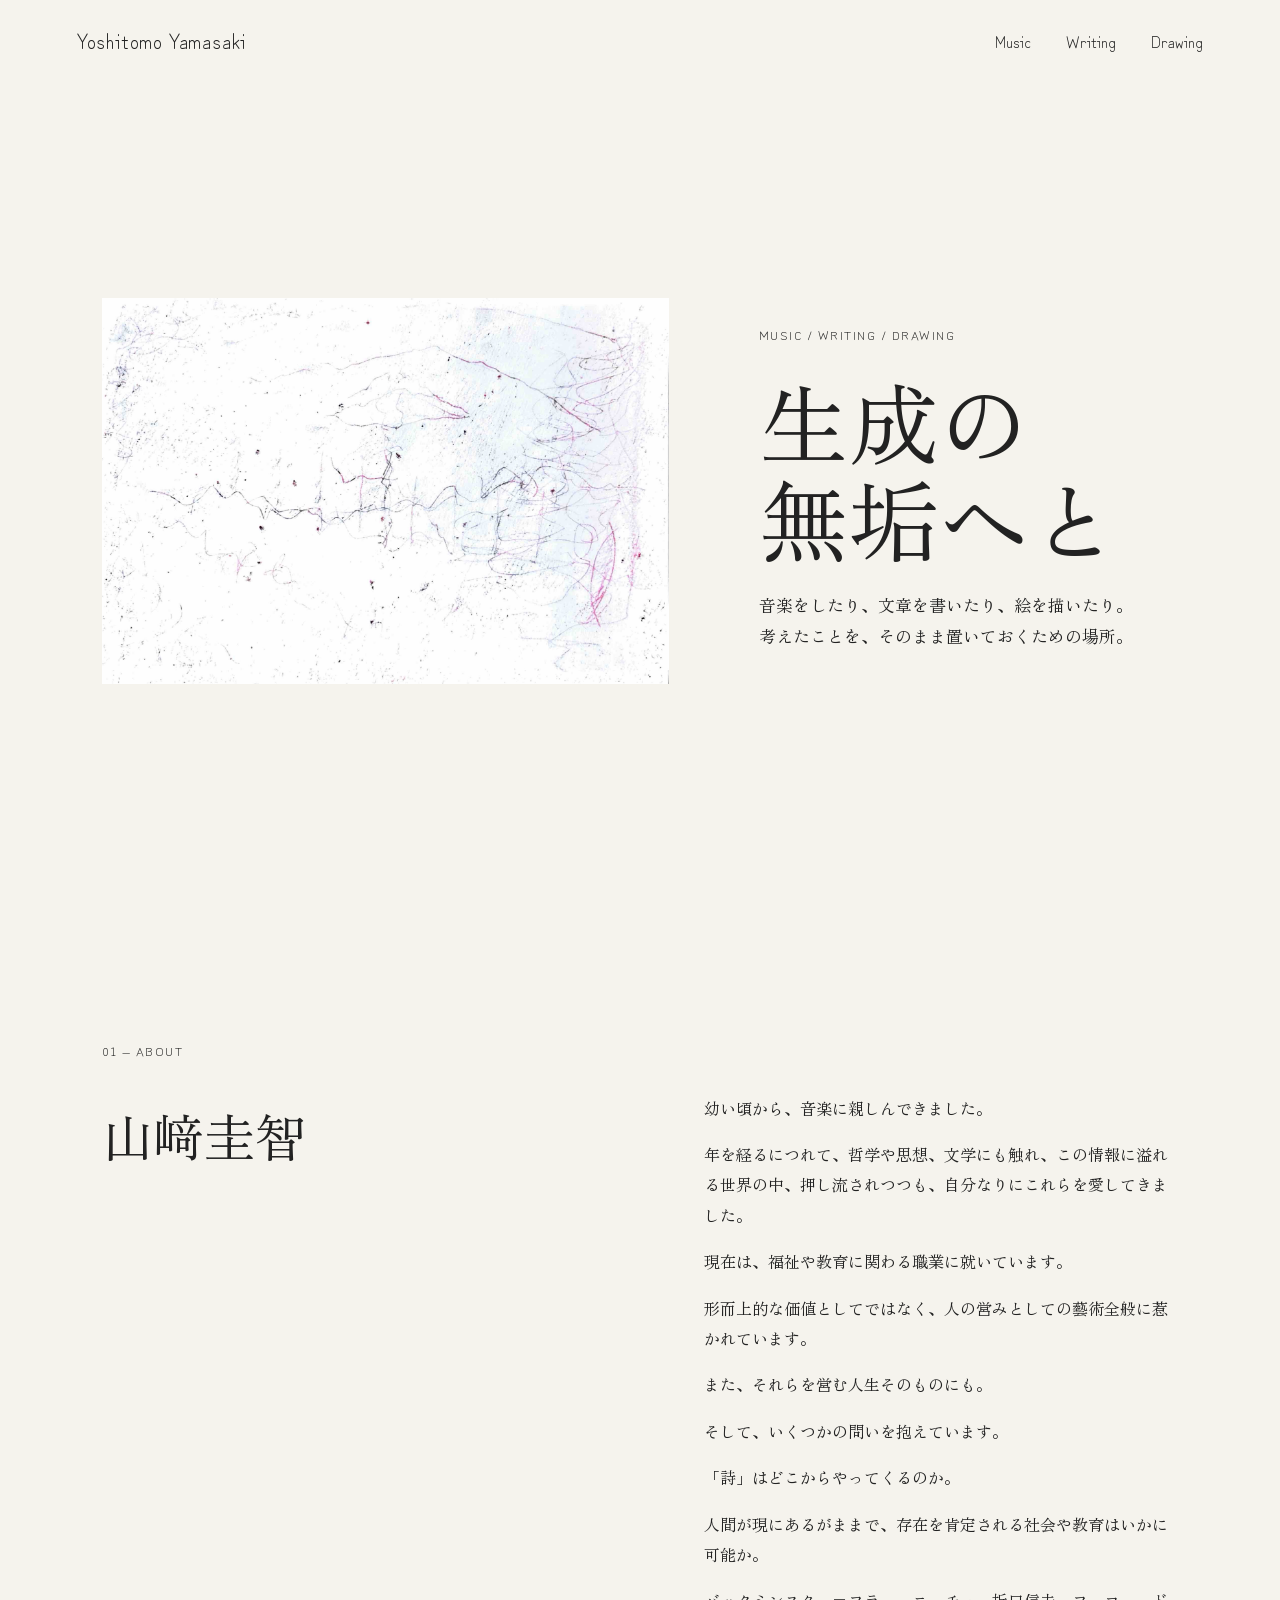
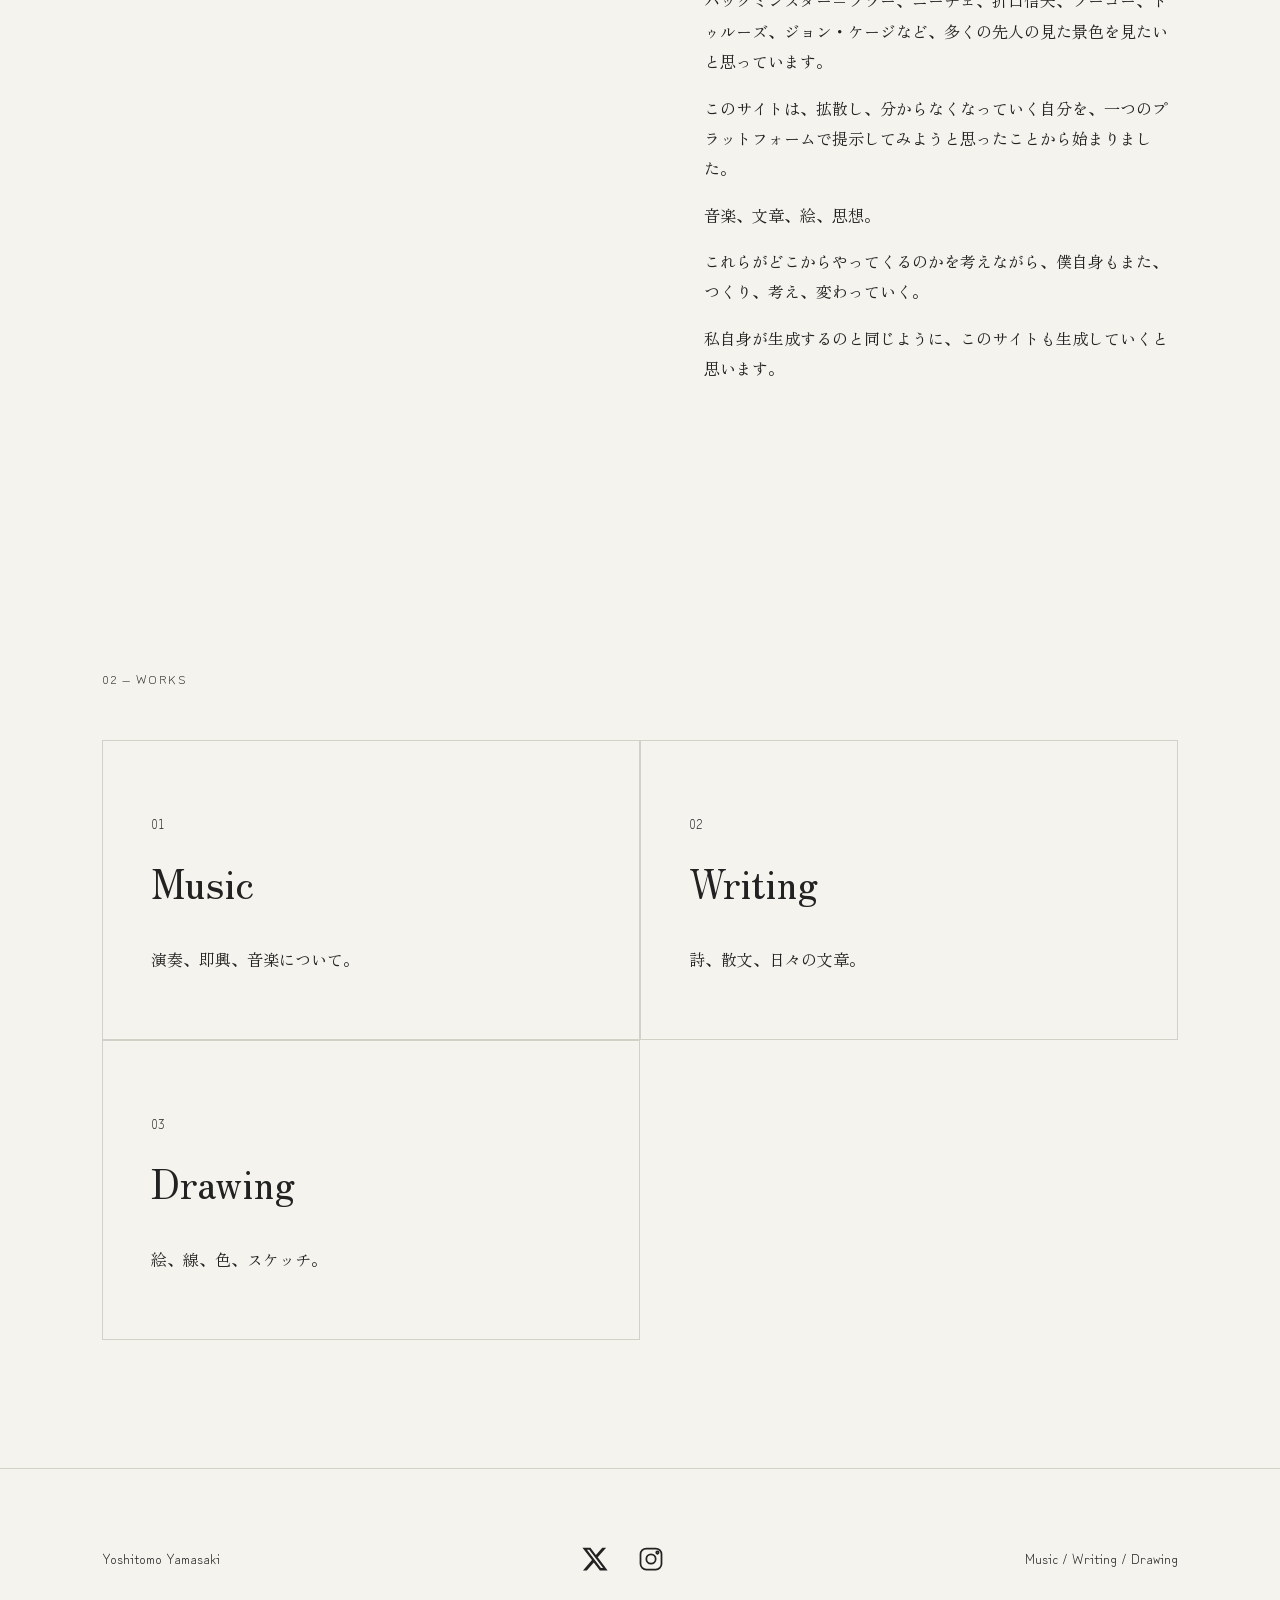
==== commit 8bb2e129: "Update index.html" ====
--- a/index.html
+++ b/index.html
@@ -79,7 +79,7 @@
 
 <footer class="site-footer">
 
-  <p>© Yoshitomo Yamasaki</p>
+  <p>Yoshitomo Yamasaki</p>
 
   <div class="social-links">
 
--- a/style.css
+++ b/style.css
@@ -1 +1 @@
-*{box-sizing:border-box}html{scroll-behavior:smooth}body{margin:0;background:#f5f3ed;color:#222;font-family:"Zen Old Mincho",serif;line-height:1.9}a{color:inherit;text-decoration:none}.site-header{height:82px;padding:0 6vw;display:flex;align-items:center;justify-content:space-between;position:relative;background:#f5f3ed}.site-logo{font-family:"Zen Kurenaido",sans-serif;font-size:1.25rem;letter-spacing:.04em}.desktop-nav{display:flex;gap:2.2rem;font-family:"Zen Kurenaido",sans-serif}.desktop-nav a,.text-link{position:relative}.desktop-nav a:after,.text-link:after{content:"";position:absolute;left:0;right:0;bottom:-4px;height:1px;background:#222;transform:scaleX(0);transform-origin:left;transition:.25s}.desktop-nav a:hover:after,.text-link:hover:after{transform:scaleX(1)}.menu-toggle{display:none;border:0;background:none;font-size:1.7rem;cursor:pointer}.mobile-nav{display:none}.hero{min-height:calc(100vh - 82px);display:grid;grid-template-columns:1.15fr .85fr;align-items:center;padding:7vw 8vw;gap:7vw}.hero-image{background:linear-gradient(135deg,#dedbd1,#f1efe9 55%,#d8d5ca);position:relative;overflow:hidden}.hero-image img{display:block;width:100%;height:auto;position:relative}.hero-copy{max-width:560px}.eyebrow,.section-label,.item-meta{font-family:"Zen Kurenaido",sans-serif;letter-spacing:.12em;text-transform:uppercase;font-size:.78rem}.hero h1{font-size:clamp(3rem,7vw,6.5rem);line-height:1.08;font-weight:400;margin:1.5rem 0}.hero-text{font-size:1.05rem}.section{padding:10vw 8vw}.intro-grid{display:grid;grid-template-columns:1fr 1fr;gap:10vw}.intro h2{font-size:clamp(2rem,4vw,4rem);font-weight:400;line-height:1.35;margin-top:1.5rem}.work-grid{display:grid;grid-template-columns:repeat(2,1fr);margin-top:3rem}.work-card{min-height:300px;padding:3rem;border:1px solid #d3d0c7;display:flex;flex-direction:column;justify-content:flex-end;transition:.3s;background:#f5f3ed}.work-card:hover{background:#ebe8df;transform:translateY(-3px)}.work-card span{font-family:"Zen Kurenaido",sans-serif;font-size:.8rem}.work-card h3{font-size:2.5rem;font-weight:400;margin:.5rem 0}.thought-feature{background:#e9e6dc}.thought-feature blockquote{font-size:clamp(3rem,8vw,8rem);line-height:1.1;font-weight:400;margin:2rem 0 3rem}.thought-lead{font-size:1.15rem}.text-link{display:inline-block;margin-top:2rem}.notes-list{margin-top:2rem}.notes-list article{display:grid;grid-template-columns:130px 1fr;border-top:1px solid #d3d0c7;padding:1.5rem 0}.notes-list article:last-child{border-bottom:1px solid #d3d0c7}.notes-list h3{font-size:1.1rem;font-weight:400;margin:0}.notes-list time{font-family:"Zen Kurenaido",sans-serif;font-size:.9rem}.site-footer{padding:4rem 8vw;display:flex;justify-content:space-between;border-top:1px solid #d3d0c7;font-family:"Zen Kurenaido",sans-serif;font-size:.85rem}.page-hero{padding:12vw 8vw 8vw;max-width:1000px}.page-hero h1{font-size:clamp(4rem,9vw,8rem);font-weight:400;line-height:1;margin:1rem 0}.page-hero>p:last-child{max-width:620px;font-size:1.1rem}.content-section{padding:0 8vw 10vw;max-width:1050px}.content-item{border-top:1px solid #d3d0c7;padding:4rem 0}.content-item:last-child{border-bottom:1px solid #d3d0c7}.content-item h2{font-size:2.3rem;font-weight:400;margin:.3rem 0 1rem}.content-item p:last-child{max-width:700px}.drawing-gallery{display:grid;grid-template-columns:repeat(2,1fr);gap:3rem}.gallery-section{padding:0 8vw 10vw}.drawing-gallery figure{margin:0}.image-placeholder{aspect-ratio:1/1;background:#e2dfd5;display:flex;align-items:center;justify-content:center;font-family:"Zen Kurenaido",sans-serif;color:#777}.drawing-gallery figcaption{padding-top:.8rem}.gallery-note{margin-top:3rem;color:#666;font-size:.9rem}@media(max-width:700px){.site-header{height:70px;padding:0 6vw}.desktop-nav{display:none}.menu-toggle{display:block;z-index:20}.mobile-nav{position:fixed;inset:70px 0 0;background:#f5f3ed;display:flex;flex-direction:column;align-items:center;justify-content:center;gap:2rem;font-size:1.5rem;opacity:0;visibility:hidden;pointer-events:none;transition:.25s;z-index:10}.mobile-nav.open{opacity:1;visibility:visible;pointer-events:auto}.hero{min-height:auto;display:flex;flex-direction:column;padding:12vw 6vw 18vw;gap:10vw}.hero-image{width:100%;min-height:0;order:2}.hero-copy{order:1}.hero h1{font-size:clamp(3rem,15vw,5rem)}.section{padding:18vw 6vw}.intro-grid{grid-template-columns:1fr;gap:2rem}.work-grid{grid-template-columns:1fr;margin-top:2rem}.work-card{min-height:240px;padding:2rem}.thought-feature blockquote{font-size:clamp(3rem,15vw,5rem)}.notes-list article{grid-template-columns:85px 1fr;gap:1rem}.site-footer{padding:3rem 6vw;display:block}.site-footer p{margin:.3rem 0}.page-hero{padding:22vw 6vw 14vw}.page-hero h1{font-size:clamp(4rem,18vw,6rem)}.content-section,.gallery-section{padding-left:6vw;padding-right:6vw;padding-bottom:18vw}.content-item{padding:3rem 0}.content-item h2{font-size:1.8rem}.drawing-gallery{grid-template-columns:1fr;gap:2.5rem}}.music-grid{display:grid;grid-template-columns:repeat(2,1fr);gap:3rem;margin-top:3rem}.music-card{border:1px solid #d3d0c7;background:#f5f3ed;transition:.3s}.music-card:hover{background:#ebe8df;transform:translateY(-3px)}.music-card-image{display:flex;align-items:center;justify-content:center;background:#e2dfd5;padding:8%}.music-card-image img{display:block;width:100%;height:auto;object-fit:contain}.music-card-info{padding:2rem}.music-card-info h3{font-size:2rem;font-weight:400;margin:.5rem 0 1rem}.music-card-info p{max-width:600px}@media(max-width:700px){.music-grid{grid-template-columns:1fr;gap:2rem}.music-card-info{padding:1.5rem}.music-card-info h3{font-size:1.7rem}}
+*{box-sizing:border-box}html{scroll-behavior:smooth}body{margin:0;background:#f5f3ed;color:#222;font-family:"Zen Old Mincho",serif;line-height:1.9}a{color:inherit;text-decoration:none}.site-header{height:82px;padding:0 6vw;display:flex;align-items:center;justify-content:space-between;position:relative;background:#f5f3ed}.site-logo{font-family:"Zen Kurenaido",sans-serif;font-size:1.25rem;letter-spacing:.04em}.desktop-nav{display:flex;gap:2.2rem;font-family:"Zen Kurenaido",sans-serif}.desktop-nav a,.text-link{position:relative}.desktop-nav a:after,.text-link:after{content:"";position:absolute;left:0;right:0;bottom:-4px;height:1px;background:#222;transform:scaleX(0);transform-origin:left;transition:.25s}.desktop-nav a:hover:after,.text-link:hover:after{transform:scaleX(1)}.menu-toggle{display:none;border:0;background:none;font-size:1.7rem;cursor:pointer}.mobile-nav{display:none}.hero{min-height:calc(100vh - 82px);display:grid;grid-template-columns:1.15fr .85fr;align-items:center;padding:7vw 8vw;gap:7vw}.hero-image{background:linear-gradient(135deg,#dedbd1,#f1efe9 55%,#d8d5ca);position:relative;overflow:hidden}.hero-image img{display:block;width:100%;height:auto;position:relative}.hero-copy{max-width:560px}.eyebrow,.section-label,.item-meta{font-family:"Zen Kurenaido",sans-serif;letter-spacing:.12em;text-transform:uppercase;font-size:.78rem}.hero h1{font-size:clamp(3rem,7vw,6.5rem);line-height:1.08;font-weight:400;margin:1.5rem 0}.hero-text{font-size:1.05rem}.section{padding:10vw 8vw}.intro-grid{display:grid;grid-template-columns:1fr 1fr;gap:10vw}.intro h2{font-size:clamp(2rem,4vw,4rem);font-weight:400;line-height:1.35;margin-top:1.5rem}.work-grid{display:grid;grid-template-columns:repeat(2,1fr);margin-top:3rem}.work-card{min-height:300px;padding:3rem;border:1px solid #d3d0c7;display:flex;flex-direction:column;justify-content:flex-end;transition:.3s;background:#f5f3ed}.work-card:hover{background:#ebe8df;transform:translateY(-3px)}.work-card span{font-family:"Zen Kurenaido",sans-serif;font-size:.8rem}.work-card h3{font-size:2.5rem;font-weight:400;margin:.5rem 0}.thought-feature{background:#e9e6dc}.thought-feature blockquote{font-size:clamp(3rem,8vw,8rem);line-height:1.1;font-weight:400;margin:2rem 0 3rem}.thought-lead{font-size:1.15rem}.text-link{display:inline-block;margin-top:2rem}.notes-list{margin-top:2rem}.notes-list article{display:grid;grid-template-columns:130px 1fr;border-top:1px solid #d3d0c7;padding:1.5rem 0}.notes-list article:last-child{border-bottom:1px solid #d3d0c7}.notes-list h3{font-size:1.1rem;font-weight:400;margin:0}.notes-list time{font-family:"Zen Kurenaido",sans-serif;font-size:.9rem}.site-footer{padding:4rem 8vw;display:flex;justify-content:space-between;border-top:1px solid #d3d0c7;font-family:"Zen Kurenaido",sans-serif;font-size:.85rem}.page-hero{padding:12vw 8vw 8vw;max-width:1000px}.page-hero h1{font-size:clamp(4rem,9vw,8rem);font-weight:400;line-height:1;margin:1rem 0}.page-hero>p:last-child{max-width:620px;font-size:1.1rem}.content-section{padding:0 8vw 10vw;max-width:1050px}.content-item{border-top:1px solid #d3d0c7;padding:4rem 0}.content-item:last-child{border-bottom:1px solid #d3d0c7}.content-item h2{font-size:2.3rem;font-weight:400;margin:.3rem 0 1rem}.content-item p:last-child{max-width:700px}.drawing-gallery{display:grid;grid-template-columns:repeat(2,1fr);gap:3rem}.gallery-section{padding:0 8vw 10vw}.drawing-gallery figure{margin:0}.image-placeholder{aspect-ratio:1/1;background:#e2dfd5;display:flex;align-items:center;justify-content:center;font-family:"Zen Kurenaido",sans-serif;color:#777}.drawing-gallery figcaption{padding-top:.8rem}.gallery-note{margin-top:3rem;color:#666;font-size:.9rem}@media(max-width:700px){.site-header{height:70px;padding:0 6vw}.desktop-nav{display:none}.menu-toggle{display:block;z-index:20}.mobile-nav{position:fixed;inset:70px 0 0;background:#f5f3ed;display:flex;flex-direction:column;align-items:center;justify-content:center;gap:2rem;font-size:1.5rem;opacity:0;visibility:hidden;pointer-events:none;transition:.25s;z-index:10}.mobile-nav.open{opacity:1;visibility:visible;pointer-events:auto}.hero{min-height:auto;display:flex;flex-direction:column;padding:12vw 6vw 18vw;gap:10vw}.hero-image{width:100%;min-height:0;order:2}.hero-copy{order:1}.hero h1{font-size:clamp(3rem,15vw,5rem)}.section{padding:18vw 6vw}.intro-grid{grid-template-columns:1fr;gap:2rem}.work-grid{grid-template-columns:1fr;margin-top:2rem}.work-card{min-height:240px;padding:2rem}.thought-feature blockquote{font-size:clamp(3rem,15vw,5rem)}.notes-list article{grid-template-columns:85px 1fr;gap:1rem}.site-footer{padding:3rem 6vw;display:block}.site-footer p{margin:.3rem 0}.page-hero{padding:22vw 6vw 14vw}.page-hero h1{font-size:clamp(4rem,18vw,6rem)}.content-section,.gallery-section{padding-left:6vw;padding-right:6vw;padding-bottom:18vw}.content-item{padding:3rem 0}.content-item h2{font-size:1.8rem}.drawing-gallery{grid-template-columns:1fr;gap:2.5rem}}.music-grid{display:grid;grid-template-columns:repeat(2,1fr);gap:3rem;margin-top:3rem}.music-card{border:1px solid #d3d0c7;background:#f5f3ed;transition:.3s}.music-card:hover{background:#ebe8df;transform:translateY(-3px)}.music-card-image{display:flex;align-items:center;justify-content:center;background:#e2dfd5;padding:8%}.music-card-image img{display:block;width:100%;height:auto;object-fit:contain}.music-card-info{padding:2rem}.music-card-info h3{font-size:2rem;font-weight:400;margin:.5rem 0 1rem}.music-card-info p{max-width:600px}@media(max-width:700px){.music-grid{grid-template-columns:1fr;gap:2rem}.music-card-info{padding:1.5rem}.music-card-info h3{font-size:1.7rem}}.social-links{display:flex;align-items:center;justify-content:center;gap:1.5rem}.social-links a{display:flex;align-items:center;justify-content:center;width:32px;height:32px;transition:.25s}.social-links svg{width:28px;height:28px;fill:none;stroke:#222;stroke-width:1.5}.social-links a:first-child svg{fill:#222;stroke:none}.social-links a:hover{opacity:.55;transform:translateY(-2px)}
